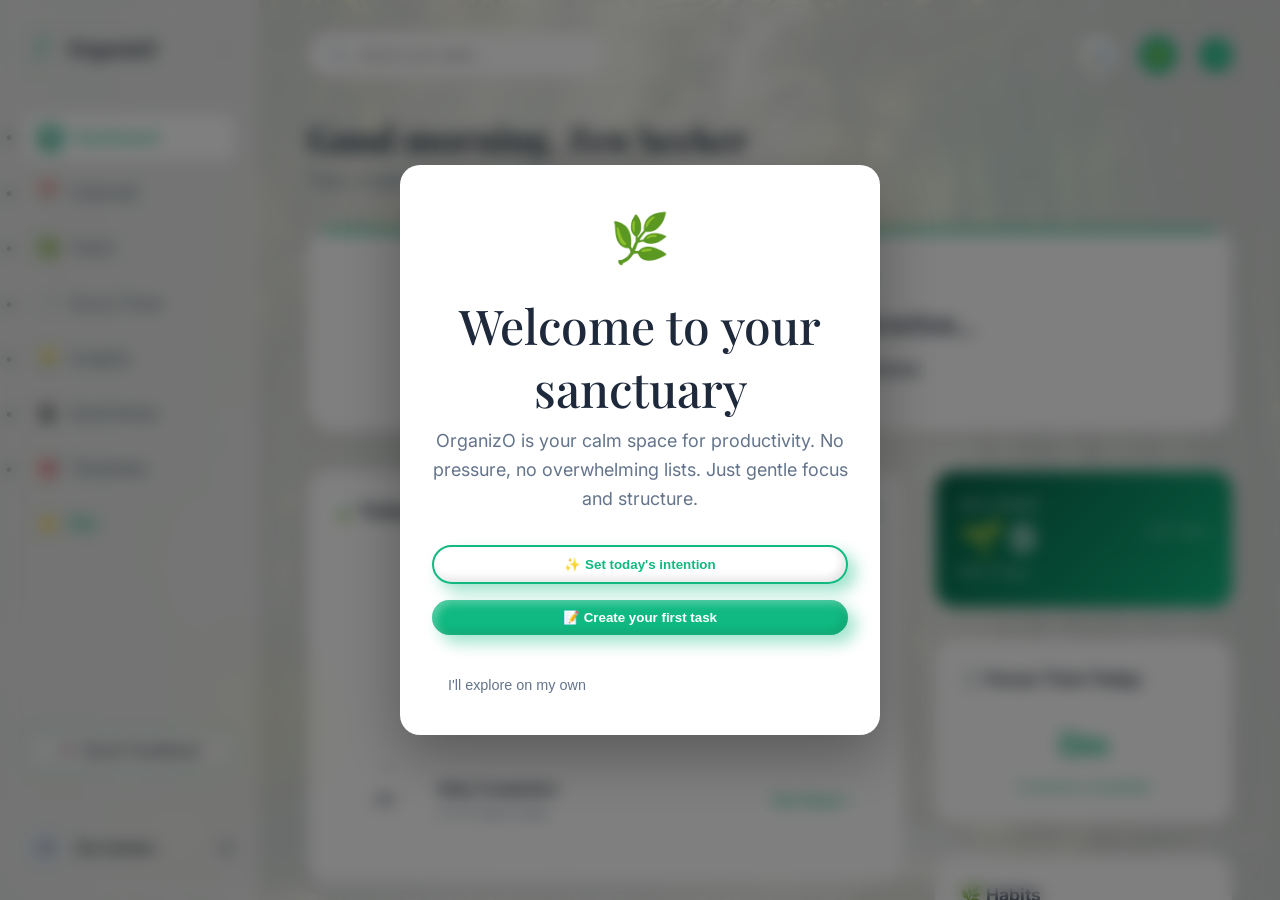
==== app.html @ 6c658db1 "Refactor: Modularized project structure into CSS, JS, and Audio directories" ====
<!DOCTYPE html>
<html lang="en">

<head>
    <meta charset="UTF-8">
    <meta name="viewport" content="width=device-width, initial-scale=1.0">
    <meta http-equiv="X-UA-Compatible" content="IE=edge">
    <meta name="referrer" content="strict-origin-when-cross-origin">
    <!-- PWA / Play Store -->
    <link rel="manifest" href="/manifest.json">
    <meta name="theme-color" content="#10B981">
    <meta name="mobile-web-app-capable" content="yes">
    <meta name="apple-mobile-web-app-capable" content="yes">
    <meta name="apple-mobile-web-app-status-bar-style" content="default">
    <meta name="apple-mobile-web-app-title" content="OrganizO">
    <link rel="apple-touch-icon" href="/images/icon-192.png">
    <title>OrganizO - Zen Dashboard</title>
    <link rel="stylesheet" href="css/styles.css">
    <link rel="stylesheet" href="css/responsive.css">
    <link rel="stylesheet" href="css/app-styles.css">
    <link
        href="https://fonts.googleapis.com/css2?family=Playfair+Display:ital,wght@0,400;0,600;0,700;1,400&family=Inter:wght@300;400;500;600&family=Outfit:wght@300;400;600&family=Dancing+Script:wght@400;600&display=swap"
        rel="stylesheet">
    <style>
        :root {
            --app-bg: #F8FAF9;
            --accent-green: #10B981;
            --accent-green-glow: rgba(16, 185, 129, 0.4);
            --text-dark: #1E293B;
            --text-muted: #64748B;
            --glass-white: rgba(255, 255, 255, 0.7);
            --card-bg: white;
            --intention-bg: white;
            --input-bg: white;
            --ring-bg: #E2E8F0;
            --streak-bg: linear-gradient(135deg, #065F46 0%, #10B981 100%);
            --streak-text: white;
            --streak-pill: rgba(0, 0, 0, 0.05);
            --card-bg: white;
            --border-color: rgba(0,0,0,0.05);
        }

        body.app-body {
            background-color: var(--app-bg);
            background-image:
                linear-gradient(rgba(248, 250, 249, 0.85), rgba(248, 250, 249, 0.85)),
                url('./images/bamboo-bg.png');
            background-attachment: fixed;
            background-size: cover;
            color: var(--text-dark);
            font-family: 'Inter', sans-serif;
            transition: background 0.8s ease, color 0.3s ease;
        }

        /* CUSTOM THEMES */
        body.theme-sakura {
            --accent-green: #F43F5E;
            --accent-green-glow: rgba(244, 63, 94, 0.4);
            --streak-bg: linear-gradient(135deg, #881337 0%, #F43F5E 100%);
            --text-dark: #881337;
            background-image:
                linear-gradient(rgba(248, 250, 249, 0.75), rgba(248, 250, 249, 0.75)),
                url('./images/sakura.png');
        }
        body.theme-ocean {
            --accent-green: #0ea5e9;
            --accent-green-glow: rgba(14, 165, 233, 0.4);
            --streak-bg: linear-gradient(135deg, #075985 0%, #0EA5E9 100%);
            --text-dark: #075985;
            --text-muted: #334155;
            background-image:
                linear-gradient(rgba(240, 249, 255, 0.85), rgba(240, 249, 255, 0.85)),
                url('./images/ocean.png');
        }
        body.theme-sandstone {
            --accent-green: #D97706;
            --accent-green-glow: rgba(217, 119, 6, 0.4);
            --streak-bg: linear-gradient(135deg, #78350F 0%, #D97706 100%);
            --text-dark: #78350F;
            --app-bg: #FFFBF5;
            background-image:
                linear-gradient(rgba(255, 251, 245, 0.8), rgba(255, 251, 245, 0.8)),
                url('./images/sandstone.png');
        }
        body.theme-sunset {
            --accent-green: #a855f7;
            --accent-green-glow: rgba(168, 85, 247, 0.4);
            --streak-bg: linear-gradient(135deg, #3B0764 0%, #A855F7 100%);
            --text-dark: #4C1D95;
            --text-muted: #4B5563;
            background-image:
                linear-gradient(rgba(250, 245, 255, 0.85), rgba(250, 245, 255, 0.85)),
                url('./images/sunset.png');
        }
        body.theme-midnight {
            --app-bg: #0B1120;
            --accent-green: #2DD4BF;
            --accent-green-glow: rgba(45, 212, 191, 0.4);
            --text-dark: #F1F5F9;
            --text-muted: #94A3B8;
            --glass-white: rgba(15, 23, 42, 0.8);
            --card-bg: rgba(30, 41, 59, 0.7);
            --intention-bg: rgba(15, 23, 42, 0.9);
            --input-bg: rgba(0, 0, 0, 0.4);
            --ring-bg: rgba(255, 255, 255, 0.05);
            background-image:
                linear-gradient(rgba(11, 17, 32, 0.95), rgba(11, 17, 32, 0.95)),
                url('./images/midnight-slate.png');
        }
        /* UNIVERSAL DARK MODE OVERRIDES */
        body.dark-mode {
            --app-bg: #0F172A;
            --text-dark: #F8FAFC;
            --text-muted: #CBD5E1;
            --glass-white: rgba(15, 23, 42, 0.7);
            --card-bg: rgba(30, 41, 59, 0.6);
            --intention-bg: rgba(15, 23, 42, 0.8);
            --input-bg: rgba(0, 0, 0, 0.5);
            --ring-bg: rgba(255, 255, 255, 0.05);
            --border-color: rgba(255, 255, 255, 0.08);
        }

        body.dark-mode {
            background-image: linear-gradient(rgba(15, 23, 42, 0.15), rgba(15, 23, 42, 0.15)), var(--theme-bg-img);
            background-color: #0F172A;
        }

        body.dark-mode h1, body.dark-mode h2, body.dark-mode h3, body.dark-mode .sidebar-brand { color: #F8FAFC !important; text-shadow: 0 4px 10px rgba(0,0,0,0.5); }
        body.dark-mode .card, body.dark-mode .stat-card, body.dark-mode .intention-card { backdrop-filter: blur(12px); }

        body.dark-mode .sidebar { border-right: 1px solid rgba(255,255,255,0.05); background: rgba(15, 23, 42, 0.6) !important; }
        body.dark-mode .card, body.dark-mode .stat-card, body.dark-mode .intention-card { 
            border: 1px solid rgba(255,255,255,0.08); 
            background: var(--card-bg); 
            box-shadow: 0 10px 40px rgba(0,0,0,0.5);
        }
        body.dark-mode .input-field, body.dark-mode .search-box { background: var(--input-bg) !important; color: #F1F5F9 !important; border-color: rgba(255,255,255,0.1) !important; }
        body.dark-mode .modal-content { background: #1E293B; border: 1px solid rgba(255,255,255,0.1); color: #F1F5F9; box-shadow: 0 20px 60px rgba(0,0,0,0.6); }
        body.dark-mode .user-name, body.dark-mode .sidebar-brand { color: white; }
        body.dark-mode th, body.dark-mode .day-num { color: white !important; }
        body.dark-mode #notes-area { color: #F1F5F9 !important; }
        body.dark-mode .mobile-nav { background: rgba(15, 23, 42, 0.95) !important; border-color: rgba(255,255,255,0.08) !important; }

        /* THEME BACKGROUNDS */
        body { --theme-bg-img: url('./images/bamboo-bg.png'); }
        body.theme-sakura { --theme-bg-img: url('./images/sakura.png'); }
        body.theme-ocean { --theme-bg-img: url('./images/ocean.png'); }
        body.theme-sandstone { --theme-bg-img: url('./images/sandstone.png'); }
        body.theme-sunset { --theme-bg-img: url('./images/sunset.png'); }
        body.theme-peaks { --theme-bg-img: url('./images/misty-peaks.png'); }

        body.theme-peaks {
            --accent-green: #64748B;
            --accent-green-glow: rgba(100, 116, 139, 0.3);
            --streak-bg: linear-gradient(135deg, #334155 0%, #64748B 100%);
            --text-dark: #334155;
        }

        body.theme-peaks:not(.dark-mode) {
            background-image: linear-gradient(rgba(240, 241, 243, 0.85), rgba(240, 241, 243, 0.85)), var(--theme-bg-img);
        }

        body.theme-peaks.dark-mode {
            --accent-green: #CBD5E1;
            --accent-green-glow: rgba(203, 213, 225, 0.15);
            --text-dark: #F8FAFC;
            background-image: linear-gradient(rgba(15, 23, 42, 0.15), rgba(15, 23, 42, 0.15)), var(--theme-bg-img);
        }

        /* Themed info boxes */
        .info-box { background: rgba(16, 185, 129, 0.05); border-radius: 16px; padding: 1.5rem; text-align: center; }
        body.dark-mode .info-box { background: rgba(255, 255, 255, 0.05); color: white; }
        body.dark-mode .info-box div { color: #E2E8F0; }

        .app-container {
            display: flex;
            height: 100vh;
            width: 100vw;
            overflow: hidden;
        }

        /* Sidebar Refinement */
        .sidebar {
            width: 260px;
            background: rgba(255, 255, 255, 0.4);
            backdrop-filter: blur(20px);
            border-right: 1px solid rgba(0, 0, 0, 0.05);
            display: flex;
            flex-direction: column;
            padding: 2rem 1.5rem;
            transition: width 0.35s cubic-bezier(0.4, 0, 0.2, 1),
                        padding 0.35s cubic-bezier(0.4, 0, 0.2, 1);
            overflow: hidden;
            flex-shrink: 0;
        }

        /* Collapsed sidebar */
        .sidebar.collapsed {
            width: 64px;
            padding: 2rem 0.75rem;
        }

        /* Toggle button inside sidebar header */
        .sidebar-toggle {
            margin-left: auto;
            background: none;
            border: none;
            cursor: pointer;
            color: var(--text-muted);
            opacity: 0.5;
            padding: 4px;
            border-radius: 6px;
            display: flex;
            align-items: center;
            transition: opacity 0.2s, transform 0.35s;
            flex-shrink: 0;
        }
        .sidebar-toggle:hover { opacity: 1; }
        .sidebar.collapsed .sidebar-toggle { transform: rotate(180deg); }

        /* Hide text labels when collapsed */
        .sidebar.collapsed .sidebar-brand,
        .sidebar.collapsed .nav-link-label,
        .sidebar.collapsed .sidebar-feedback,
        .sidebar.collapsed .user-info,
        .sidebar.collapsed .sidebar-cog { display: none !important; }

        /* Center icons when collapsed */
        .sidebar.collapsed .sidebar-logo { justify-content: center; gap: 0; }
        .sidebar.collapsed .nav-link { justify-content: center; padding: 10px; }
        .sidebar.collapsed .sidebar-user { justify-content: center; gap: 0; }

        /* Background transparency when collapsed — less gradient, more image */
        body.sidebar-collapsed {
            background-image:
                linear-gradient(rgba(248, 250, 249, 0.35), rgba(248, 250, 249, 0.35)),
                url('./images/bamboo-bg.png');
        }
        body.sidebar-collapsed.theme-sakura {
            background-image:
                linear-gradient(rgba(248, 250, 249, 0.3), rgba(248, 250, 249, 0.3)),
                url('./images/sakura.png');
        }
        body.sidebar-collapsed.theme-ocean {
            background-image:
                linear-gradient(rgba(240, 249, 255, 0.35), rgba(240, 249, 255, 0.35)),
                url('./images/ocean.png');
        }
        body.sidebar-collapsed.theme-sandstone {
            background-image:
                linear-gradient(rgba(255, 251, 245, 0.3), rgba(255, 251, 245, 0.3)),
                url('./images/sandstone.png');
        }
        body.sidebar-collapsed.theme-sunset {
            background-image:
                linear-gradient(rgba(250, 245, 255, 0.35), rgba(250, 245, 255, 0.35)),
                url('./images/sunset.png');
        }
        body.sidebar-collapsed.theme-midnight {
            background-image:
                linear-gradient(rgba(11, 17, 32, 0.55), rgba(11, 17, 32, 0.55)),
                url('./images/midnight-slate.png');
        }
        body.sidebar-collapsed.dark-mode {
            background-image: linear-gradient(rgba(15, 23, 42, 0.3), rgba(15, 23, 42, 0.3)), var(--theme-bg-img);
        }

        .sidebar-logo {
            display: flex;
            align-items: center;
            gap: 12px;
            margin-bottom: 3rem;
        }

        .sidebar-logo .logo-icon {
            width: 32px;
            height: 32px;
            color: var(--accent-green);
        }

        .sidebar-brand {
            font-family: 'Outfit', sans-serif;
            font-weight: 600;
            font-size: 1.25rem;
            color: var(--text-dark);
        }

        .nav-list {
            list-style: none;
            flex-grow: 1;
        }

        .nav-link {
            display: flex;
            align-items: center;
            gap: 12px;
            padding: 10px 14px;
            color: var(--text-muted);
            text-decoration: none;
            border-radius: 12px;
            margin-bottom: 8px;
            transition: all 0.2s ease;
            font-weight: 500;
        }

        .nav-link:hover,
        .nav-link.active {
            background: white;
            color: var(--accent-green);
            box-shadow: 0 4px 12px rgba(0, 0, 0, 0.03);
        }

        .nav-link.active .nav-icon {
            background: var(--accent-green);
            color: white;
            width: 24px;
            height: 24px;
            display: flex;
            align-items: center;
            justify-content: center;
            border-radius: 6px;
            font-size: 0.8rem;
        }

        /* Profile at Bottom */
        .sidebar-user {
            margin-top: auto;
            display: flex;
            align-items: center;
            gap: 12px;
            padding-top: 2rem;
            border-top: 1px solid rgba(0, 0, 0, 0.05);
        }

        .user-avatar {
            width: 40px;
            height: 40px;
            border-radius: 50%;
            background: #E2E8F0;
            display: flex;
            align-items: center;
            justify-content: center;
            font-weight: 600;
            color: var(--text-muted);
        }

        .user-info .user-name {
            font-size: 0.9rem;
            font-weight: 600;
            display: block;
        }

        .sidebar-user:hover svg {
            opacity: 0.8 !important;
        }

        /* Main Content */
        .main-content {
            flex-grow: 1;
            padding: 2rem 3rem;
            overflow-y: auto;
        }

        .top-nav {
            display: flex;
            justify-content: space-between;
            align-items: center;
            margin-bottom: 2.5rem;
        }

        .search-box {
            background: var(--input-bg);
            border-radius: 50px;
            padding: 8px 20px;
            width: 300px;
            display: flex;
            align-items: center;
            gap: 10px;
            box-shadow: 0 2px 10px rgba(0, 0, 0, 0.02);
            border: 1px solid rgba(0, 0, 0, 0.05);
        }

        .search-box input {
            background: transparent;
            color: inherit;
            border: none;
            outline: none;
            width: 100%;
            font-size: 0.9rem;
        }

        .top-actions {
            display: flex;
            align-items: center;
            gap: 1.5rem;
        }

        .icon-btn {
            background: white;
            width: 36px;
            height: 36px;
            border-radius: 50%;
            display: flex;
            align-items: center;
            justify-content: center;
            color: var(--text-muted);
            border: 1px solid rgba(0, 0, 0, 0.05);
            cursor: pointer;
            transition: all 0.2s;
        }

        .icon-btn:hover {
            color: var(--accent-green);
            transform: translateY(-2px);
        }

        /* Content Sections */
        .header-section {
            margin-bottom: 2.5rem;
        }

        .header-section h1, .dashboard-header h1 {
            font-size: 2.25rem;
            font-weight: 700;
            margin-bottom: 0.5rem;
            color: var(--text-dark);
        }

        .header-section p {
            color: var(--text-muted);
            font-size: 1.1rem;
        }

        /* Intention Card */
        .intention-card {
            background: var(--intention-bg);
            border-radius: 24px;
            padding: 2.5rem;
            text-align: center;
            margin-bottom: 2.5rem;
            box-shadow: 0 10px 30px rgba(0, 0, 0, 0.03);
            border: 1px solid rgba(0, 0, 0, 0.02);
            position: relative;
            overflow: hidden;
        }

        .intention-card::before {
            content: '';
            position: absolute;
            top: 0;
            left: 0;
            width: 100%;
            height: 4px;
            background: var(--accent-green);
        }

        .intention-label {
            text-transform: uppercase;
            font-size: 0.75rem;
            font-weight: 700;
            letter-spacing: 1.5px;
            color: var(--accent-green);
            margin-bottom: 1rem;
            display: block;
        }

        .intention-text {
            font-family: 'Playfair Display', serif;
            font-size: 1.75rem;
            font-weight: 600;
            font-style: italic;
            margin-bottom: 1.5rem;
            max-width: 600px;
            margin-left: auto;
            margin-right: auto;
        }

        .btn-focus {
            background: var(--accent-green);
            color: white;
            border: none;
            padding: 10px 24px;
            border-radius: 50px;
            font-weight: 600;
            cursor: pointer;
            transition: all 0.3s;
            box-shadow: 8px 8px 16px var(--accent-green-glow),
                inset 4px 4px 8px rgba(255, 255, 255, 0.3),
                inset -4px -4px 8px rgba(0, 0, 0, 0.1);
        }

        .btn-focus:hover {
            transform: scale(1.05);
            box-shadow: 12px 12px 20px var(--accent-green-glow),
                inset 6px 6px 12px rgba(255, 255, 255, 0.4),
                inset -6px -6px 12px rgba(0, 0, 0, 0.15);
        }

        .btn-secondary {
            background: var(--card-bg);
            color: var(--text-dark);
            border: 1px solid var(--border-color);
            box-shadow: none;
        }

        /* Grid Layout */
        .dashboard-grid {
            display: grid;
            grid-template-columns: 2fr 1fr;
            gap: 2rem;
        }

        .column {
            display: flex;
            flex-direction: column;
            gap: 2rem;
        }

        .card {
            background: var(--card-bg);
            border-radius: 20px;
            padding: 1.5rem;
            box-shadow: 0 4px 20px rgba(0, 0, 0, 0.02);
            border: 1px solid rgba(0, 0, 0, 0.03);
        }

        .card-header {
            display: flex;
            justify-content: space-between;
            align-items: center;
            margin-bottom: 1.5rem;
        }

        .calendar-day-card {
            background: var(--card-bg);
            border-radius: 12px;
            padding: 10px;
            height: 120px;
            border: 1px solid var(--border-color);
            cursor: pointer;
            transition: all 0.2s;
            overflow: hidden;
            display: flex;
            flex-direction: column;
        }

        .calendar-day-card.today {
            border-color: var(--accent-green);
        }

        .badge-event {
            font-size: 0.65rem;
            background: #F0F9FF;
            color: #0369A1;
            border-radius: 4px;
            padding: 2px 4px;
            border-left: 3px solid #0369A1;
            display: flex;
            justify-content: space-between;
            align-items: center;
            margin-top: 2px;
        }

        .badge-deadline {
            font-size: 0.65rem;
            background: #FEF2F2;
            color: #EF4444;
            border-radius: 4px;
            padding: 2px 4px;
            border-left: 3px solid #EF4444;
            display: flex;
            justify-content: space-between;
            align-items: center;
            margin-top: 2px;
        }

        body.theme-midnight .badge-event { background: rgba(14, 165, 233, 0.1); color: #7DD3FC; border-color: #0EA5E9; }
        body.theme-midnight .badge-deadline { background: rgba(239, 68, 68, 0.1); color: #FCA5A5; border-color: #EF4444; }

        /* Minimalist Scrollbars */
        ::-webkit-scrollbar { width: 6px; }
        ::-webkit-scrollbar-track { background: transparent; }
        ::-webkit-scrollbar-thumb { background: rgba(0,0,0,0.1); border-radius: 10px; }
        body.theme-midnight ::-webkit-scrollbar-thumb { background: rgba(255,255,255,0.1); }
        * { scrollbar-width: thin; scrollbar-color: rgba(0,0,0,0.1) transparent; }
        body.theme-midnight * { scrollbar-color: rgba(255,255,255,0.1) transparent; }

        .card-title {
            font-weight: 700;
            font-size: 1.1rem;
            display: flex;
            align-items: center;
            gap: 8px;
            color: var(--text-dark);
        }

        .add-btn {
            color: var(--accent-green);
            font-size: 0.8rem;
            font-weight: 600;
            text-decoration: none;
        }

        /* Task List */
        .task-list {
            list-style: none;
        }

        .task-item {
            display: flex;
            align-items: center;
            gap: 12px;
            padding: 12px 0;
            border-bottom: 1px solid rgba(0, 0, 0, 0.03);
        }

        .checkbox {
            width: 20px;
            height: 20px;
            border: 2px solid #E2E8F0;
            border-radius: 6px;
            cursor: pointer;
            transition: all 0.2s;
        }

        .task-item:hover .checkbox {
            border-color: var(--accent-green);
        }

        .task-info {
            flex-grow: 1;
        }

        .task-name {
            font-size: 0.95rem;
            font-weight: 500;
        }

        .task-meta {
            font-size: 0.75rem;
            color: var(--text-muted);
            margin-top: 2px;
        }

        .tag-priority {
            font-size: 0.7rem;
            padding: 2px 8px;
            border-radius: 4px;
            font-weight: 600;
            background: #F1F5F9;
            color: #475569;
        }

        .tag-priority.high {
            background: #FEF2F2;
            color: #EF4444;
        }

        /* Stats & Habits */
        .stat-item {
            margin-bottom: 1.5rem;
        }

        .stat-label {
            display: flex;
            justify-content: space-between;
            font-size: 0.85rem;
            margin-bottom: 6px;
        }

        .progress-bar {
            height: 6px;
            background: #F1F5F9;
            border-radius: 10px;
            overflow: hidden;
        }

        .progress-fill {
            height: 100%;
            background: var(--accent-green);
            border-radius: 10px;
        }

        .habit-dots {
            display: flex;
            gap: 4px;
            margin-top: 8px;
        }

        .dot {
            width: 12px;
            height: 6px;
            background: #E2E8F0;
            border-radius: 2px;
        }

        .dot.active {
            background: var(--accent-green);
        }

        /* 📱 RESPONSIVE - MOBILE NAV */
        .mobile-nav {
            display: none;
            position: fixed;
            bottom: 0;
            left: 0;
            right: 0;
            background: rgba(255, 255, 255, 0.9);
            backdrop-filter: blur(20px);
            border-top: 1px solid rgba(0, 0, 0, 0.05);
            padding: 10px 0;
            z-index: 1000;
            justify-content: space-around;
            align-items: center;
        }

        body.theme-midnight .mobile-nav {
            background: rgba(15, 23, 42, 0.9);
            border-top-color: rgba(255, 255, 255, 0.1);
        }

        .mobile-nav-link {
            text-decoration: none;
            display: flex;
            flex-direction: column;
            align-items: center;
            gap: 4px;
            color: var(--text-muted);
            font-size: 0.65rem;
            font-weight: 600;
            opacity: 0.6;
        }

        .mobile-nav-link.active {
            color: var(--accent-green);
            opacity: 1;
        }

        .mobile-nav-icon { font-size: 1.25rem; }

        @media (max-width: 768px) {
            .app-container { flex-direction: column; }
            .sidebar { display: none !important; }
            .mobile-nav { display: flex; }
            .main-content { padding: 1.5rem 1rem 5rem 1rem !important; }
            .search-box { width: 100% !important; margin-bottom: 1rem; }
            .top-nav { flex-direction: column; gap: 1rem; align-items: flex-start; }
            .header-section h1, .dashboard-header h1 { font-size: 1.75rem !important; }
            .dashboard-grid { grid-template-columns: 1fr !important; }
            .calendar-grid { gap: 5px !important; }
            .calendar-day-card { min-height: 50px !important; padding: 4px !important; }
            .day-num { font-size: 0.8rem !important; }
            .intention-text { font-size: 1.25rem !important; }
        }
    </style>
</head>

<body class="app-body">
    <div class="app-container">
        <!-- Sidebar -->
        <aside class="sidebar" id="app-sidebar">
            <div class="sidebar-logo">
                <svg class="logo-icon" viewBox="0 0 100 100" xmlns="http://www.w3.org/2000/svg">
                    <path d="M50 90 Q40 60 55 10" fill="none" stroke="currentColor" stroke-width="4"
                        stroke-linecap="round" />
                    <path d="M50 90 Q60 60 45 30" fill="none" stroke="currentColor" stroke-width="3"
                        stroke-linecap="round" opacity="0.6" />
                    <path d="M55 30 Q75 20 80 40 Q65 45 55 30 Z" fill="currentColor" opacity="0.9" />
                </svg>
                <span class="sidebar-brand">OrganizO</span>
                <button class="sidebar-toggle" id="sidebar-toggle-btn" title="Toggle sidebar">
                    <svg width="16" height="16" viewBox="0 0 24 24" fill="none" stroke="currentColor" stroke-width="2.5" stroke-linecap="round" stroke-linejoin="round">
                        <polyline points="15 18 9 12 15 6"></polyline>
                    </svg>
                </button>
            </div>

            <nav class="nav-list">
                <ul>
                    <li class="nav-item"><a href="#" class="nav-link active" data-view="dashboard"><span class="nav-icon">📊</span><span class="nav-link-label"> Dashboard</span></a></li>
                    <li class="nav-item"><a href="#" class="nav-link" data-view="calendar"><span class="nav-icon">📅</span><span class="nav-link-label"> Calendar</span></a></li>
                    <li class="nav-item"><a href="#" class="nav-link" data-view="tasks"><span class="nav-icon">✅</span><span class="nav-link-label"> Tasks</span></a></li>
                    <li class="nav-item"><a href="#" class="nav-link" data-view="timer"><span class="nav-icon">⏱️</span><span class="nav-link-label"> Focus Timer</span></a></li>
                    <li class="nav-item"><a href="#" class="nav-link" data-view="insights"><span class="nav-icon">💡</span><span class="nav-link-label"> Insights</span></a></li>
                    <li class="nav-item"><a href="#" class="nav-link" data-view="notes"><span class="nav-icon">📓</span><span class="nav-link-label"> Quiet Notes</span></a></li>
                    <li class="nav-item"><a href="#" class="nav-link" data-view="templates"><span class="nav-icon">🎯</span><span class="nav-link-label"> Templates</span></a></li>
                    <li class="nav-item" id="sidebar-pro-link"><a href="#" class="nav-link" onclick="event.preventDefault(); window.organizoApp && window.organizoApp.showProModal()"><span class="nav-icon">⭐</span><span class="nav-link-label" style="color: #10B981; font-weight: 700;"> Pro</span></a></li>
                </ul>
            </nav>

            <div class="sidebar-feedback" style="margin-bottom: 1.5rem;">
                <button class="btn-secondary"
                    style="width: 100%; border-radius: 12px; font-weight: 500; display: flex; align-items: center; justify-content: center; gap: 8px; border: 1px dashed var(--accent-green); color: var(--accent-green); background: transparent; padding: 10px;"
                    onclick="window.organizoApp && window.organizoApp.showFeedbackModal()">
                    💌 Send Feedback
                </button>
            </div>

            <div class="sidebar-user profile-edit-trigger"
                onclick="window.organizoApp && window.organizoApp.showProfileModal()" style="cursor: pointer;">
                <div class="user-avatar">JS</div>
                <div class="user-info">
                    <span class="user-name">Zen Seeker</span>
                </div>
                <svg class="sidebar-cog" style="margin-left: auto; width: 18px; height: 18px; opacity: 0.4;" viewBox="0 0 24 24" fill="none"
                    stroke="currentColor" stroke-width="2" stroke-linecap="round" stroke-linejoin="round">
                    <circle cx="12" cy="12" r="3"></circle>
                    <path
                        d="M19.4 15a1.65 1.65 0 0 0 .33 1.82l.06.06a2 2 0 0 1-2.83 2.83l-.06-.06a1.65 1.65 0 0 0-1.82-.33 1.65 1.65 0 0 0-1 1.51V21a2 2 0 0 1-4 0v-.09A1.65 1.65 0 0 0 9 19.4a1.65 1.65 0 0 0-1.82.33l-.06.06a2 2 0 0 1-2.83-2.83l.06-.06A1.65 1.65 0 0 0 4.68 15a1.65 1.65 0 0 0-1.51-1H3a2 2 0 0 1 0-4h.09A1.65 1.65 0 0 0 4.6 9a1.65 1.65 0 0 0-.33-1.82l-.06-.06a2 2 0 0 1 2.83-2.83l.06.06A1.65 1.65 0 0 0 9 4.68a1.65 1.65 0 0 0 1-1.51V3a2 2 0 0 1 4 0v.09a1.65 1.65 0 0 0 1 1.51 1.65 1.65 0 0 0 1.82-.33l.06-.06a2 2 0 0 1 2.83 2.83l-.06.06A1.65 1.65 0 0 0 19.4 9a1.65 1.65 0 0 0 1.51 1H21a2 2 0 0 1 0 4h-.09a1.65 1.65 0 0 0-1.51 1z">
                    </path>
                </svg>
            </div>
        </aside>

        <!-- Main Content -->
        <main class="main-content">
            <nav class="top-nav">
                <div class="search-box">
                    <span>🔍</span>
                    <input type="text" placeholder="Find sanctuary in your tasks...">
                </div>
                <div class="top-actions">
                    <button class="icon-btn" title="Coming Soon: Dark Mode"
                        onclick="alert('🌙 Dark Mode is coming in the next update! Stay tuned.')">🌙</button>
                    <div class="user-avatar profile-edit-trigger"
                        style="width: 32px; height: 32px; font-size: 0.8rem; cursor: pointer;"
                        onclick="app.showProfileModal()">JS</div>
                </div>
            </nav>

            <header class="header-section">
                <h1 id="greeting">Good morning, Zen Seeker</h1>
                <p>Take a deep breath. It's <span id="current-date">Monday, Oct 23rd</span>.</p>
            </header>

            <!-- Daily Intention -->
            <section class="intention-card">
                <span class="intention-label">Today's Single Intention</span>
                <h2 class="intention-text">"Draft the creative brief with presence and clarity"</h2>
                <div style="display: flex; justify-content: center; gap: 1rem;">
                    <button class="btn-focus">Start Focus Session</button>
                    <button class="btn-focus"
                        style="background: white; color: var(--text-dark); border: 1px solid #E2E8F0; box-shadow: none;">Edit
                        Focus</button>
                </div>
            </section>

            <!-- Dashboard Grid -->
            <div class="dashboard-grid" id="dashboard-grid">
                <!-- Content will be injected by app.js -->
                <div style="grid-column: span 2; text-align: center; padding: 4rem; color: var(--text-muted);">
                    <div class="zen-loader">🌿</div>
                    <p>Creating your peaceful space...</p>
                </div>
            </div>
        </main>
    </div>

    <!-- 📱 MOBILE BOTTOM NAV -->
    <nav class="mobile-nav">
        <a href="#" class="mobile-nav-link active" data-view="dashboard">
            <span class="mobile-nav-icon">📊</span>
            <span>Home</span>
        </a>
        <a href="#" class="mobile-nav-link" data-view="calendar">
            <span class="mobile-nav-icon">📅</span>
            <span>Events</span>
        </a>
        <a href="#" class="mobile-nav-link" data-view="tasks">
            <span class="mobile-nav-icon">✅</span>
            <span>Tasks</span>
        </a>
        <a href="#" class="mobile-nav-link" data-view="timer">
            <span class="mobile-nav-icon">⏱️</span>
            <span>Focus</span>
        </a>
        <a href="#" class="mobile-nav-link" data-view="notes">
            <span class="mobile-nav-icon">📓</span>
            <span>Notes</span>
        </a>
    </nav>

    <style>
        .zen-loader {
            font-size: 3rem;
            animation: pulse 2s infinite ease-in-out;
            margin-bottom: 1rem;
        }

        @keyframes pulse {
            0% {
                opacity: 0.4;
                transform: scale(0.95);
            }

            50% {
                opacity: 1;
                transform: scale(1.05);
            }

            100% {
                opacity: 0.4;
                transform: scale(0.95);
            }
        }
    </style>

    <script src="js/app.js"></script>
    <script>
        // Register Service Worker for PWA / Play Store support
        if ('serviceWorker' in navigator) {
            navigator.serviceWorker.register('/sw.js')
                .then(reg => console.log('[OrganizO] SW registered:', reg.scope))
                .catch(err => console.warn('[OrganizO] SW failed:', err));
        }

        // ── Sidebar collapse toggle ──────────────────────────────
        (function() {
            const sidebar = document.getElementById('app-sidebar');
            const btn     = document.getElementById('sidebar-toggle-btn');
            const body    = document.body;

            // Restore state from localStorage
            if (localStorage.getItem('sidebarCollapsed') === 'true') {
                sidebar.classList.add('collapsed');
                body.classList.add('sidebar-collapsed');
            }

            btn.addEventListener('click', function(e) {
                e.stopPropagation();
                const isCollapsed = sidebar.classList.toggle('collapsed');
                body.classList.toggle('sidebar-collapsed', isCollapsed);
                localStorage.setItem('sidebarCollapsed', isCollapsed);
            });
        })();
    </script>
</body>

</html>
---- css/styles.css ----
/* ===========================
   ORGANIZO - CALM PRODUCTIVITY
   =========================== */

/* CSS Variables - Design System */
:root {
    /* Colors - Fresh & Airy Palette */
    --color-cream: #FFFFFF;
    /* Pure Clean White */
    --color-warm-white: #F8FAFC;
    /* Very subtle cool white */

    /* Primary Brand Colors - Fresh Green */
    --color-sage: #6EE7B7;
    /* Soft Emerald - Fresh & Calming */
    --color-sage-light: #D1FAE5;
    /* Minty Green */
    --color-sage-lighter: #ECFDF5;
    /* Very pale mint */
    --color-sage-dark: #059669;
    /* Vibrant Emerald for text/buttons */

    /* Secondary & Accents */
    --color-olive: #99F6E4;
    /* Fresh Teal/Mint */
    --color-olive-muted: #CCFBF1;
    /* Soft Teal */
    --color-pastel-green: #F0FDFA;
    /* Very light teal bg */
    --color-mint: #D1FAE5;
    /* Emerald Mint */

    /* Warm Accents for Balance */
    --color-peach: #FFEDD5;
    /* Soft Orange/Peach */

    /* Text */
    --color-text-primary: #1E293B;
    /* Slate 800 */
    --color-text-secondary: #475569;
    /* Slate 600 */
    --color-text-light: #94A3B8;
    /* Slate 400 */

    /* Glassmorphism - Brighter for Dark Background */
    --glass-bg: rgba(255, 255, 255, 0.9);
    /* More opaque */
    --glass-border: rgba(255, 255, 255, 0.4);

    /* Claymorphism - Tactile Buttons */
    --clay-btn-shadow: 8px 8px 16px rgba(0, 0, 0, 0.1),
        inset 4px 4px 8px rgba(255, 255, 255, 0.3),
        inset -4px -4px 8px rgba(0, 0, 0, 0.05);
    --clay-btn-hover: 12px 12px 20px rgba(0, 0, 0, 0.15),
        inset 6px 6px 12px rgba(255, 255, 255, 0.4),
        inset -6px -6px 12px rgba(0, 0, 0, 0.07);

    /* Typography */
    --font-heading: 'Playfair Display', serif;
    --font-body: 'Inter', sans-serif;
    --font-accent: 'Poppins', sans-serif;

    /* Spacing */
    --spacing-xs: 0.5rem;
    --spacing-sm: 1rem;
    --spacing-md: 2rem;
    --spacing-lg: 3rem;
    --spacing-xl: 5rem;
    --spacing-2xl: 8rem;

    /* Border Radius - More rounded for calmer feel */
    --radius-sm: 12px;
    --radius-md: 20px;
    --radius-lg: 28px;
    --radius-xl: 36px;
    --radius-full: 9999px;

    /* Shadows - Softer & More Layered */
    --shadow-sm: 0 2px 12px rgba(122, 138, 114, 0.06);
    --shadow-md: 0 4px 20px rgba(122, 138, 114, 0.1);
    --shadow-lg: 0 8px 40px rgba(122, 138, 114, 0.14);
    --shadow-xl: 0 16px 60px rgba(122, 138, 114, 0.18);

    /* Transitions - Calmer, smoother easing */
    --transition-smooth: all 0.5s cubic-bezier(0.34, 1.56, 0.64, 1);
    --transition-slow: all 0.8s cubic-bezier(0.34, 1.56, 0.64, 1);
    --transition-gentle: all 0.6s cubic-bezier(0.25, 0.46, 0.45, 0.94);
    --transition-bounce: all 0.5s cubic-bezier(0.68, -0.55, 0.265, 1.55);
}

/* ===========================
   RESET & BASE STYLES
   =========================== */

* {
    margin: 0;
    padding: 0;
    box-sizing: border-box;
}

html {
    scroll-behavior: smooth;
    font-size: 16px;
}

body {
    font-family: var(--font-body);
    background-color: #064E3B;
    color: var(--color-text-primary);
    line-height: 1.7;
    overflow-x: hidden;
    position: relative;

    /* Real Bamboo Forest Image Background */
    background-image:
        linear-gradient(rgba(5, 46, 22, 0.5), rgba(6, 78, 59, 0.4)),
        /* Dark Green Overlay */
        url('./images/bamboo-bg.png');
    background-size: cover;
    background-position: center;
    background-attachment: fixed;
    background-repeat: no-repeat;
}

/* Floating Fireflies/Light Motes Overlay */
body::before {
    content: '';
    position: fixed;
    top: 0;
    left: 0;
    width: 100%;
    height: 100%;
    background-image:
        radial-gradient(circle at 50% 50%, rgba(255, 255, 255, 0.1), transparent 10%),
        /* Light glint */
        radial-gradient(circle at 20% 80%, rgba(254, 240, 138, 0.15), transparent 8%),
        /* Warm mote */
        radial-gradient(circle at 80% 20%, rgba(167, 243, 208, 0.15), transparent 12%);
    /* Cool mote */
    opacity: 1;
    z-index: 0;
    /* Just above background image */
    animation: flow-bokeh 25s infinite alternate ease-in-out;
    pointer-events: none;
    filter: blur(2px);
}

@keyframes flow-bokeh {
    0% {
        transform: scale(1) translate(0, 0);
    }

    50% {
        transform: scale(1.1) translate(-20px, 30px);
    }

    100% {
        transform: scale(1) translate(20px, -20px);
    }
}

@keyframes bloom {

    0%,
    100% {
        transform: scale(1);
        opacity: 0.3;
    }

    50% {
        transform: scale(1.4);
        opacity: 0.5;
    }
}

/* ===========================
   TYPOGRAPHY
   =========================== */

h1,
h2,
h3,
h4,
h5,
h6 {
    font-family: var(--font-heading);
    font-weight: 500;
    line-height: 1.3;
    color: var(--color-text-primary);
}

h1 {
    font-size: clamp(2.5rem, 5vw, 4rem);
}

h2 {
    font-size: clamp(2rem, 4vw, 3rem);
}

h3 {
    font-size: clamp(1.25rem, 2.5vw, 1.75rem);
}

p {
    font-family: var(--font-body);
    font-size: clamp(1rem, 1.5vw, 1.125rem);
    color: var(--color-text-secondary);
}

/* ===========================
   LAYOUT UTILITIES
   =========================== */

.container {
    max-width: 1200px;
    margin: 0 auto;
    padding: 0 var(--spacing-md);
}

.section {
    padding: var(--spacing-xl) 0;
    position: relative;
}

/* ===========================
   BUTTONS
   =========================== */

.btn-primary,
.btn-secondary {
    font-family: var(--font-accent);
    font-size: 1rem;
    font-weight: 500;
    padding: 1.1rem 2.8rem;
    border: none;
    border-radius: var(--radius-full);
    cursor: pointer;
    transition: var(--transition-smooth);
    box-shadow: var(--shadow-md);
    letter-spacing: 0.5px;
    position: relative;
    overflow: hidden;
    z-index: 1;
}

/* Breathing animation for primary button */
@keyframes breathe {

    0%,
    100% {
        transform: scale(1);
        box-shadow: var(--shadow-md);
    }

    50% {
        transform: scale(1.02);
        box-shadow: var(--shadow-lg);
    }
}

.btn-primary {
    background: var(--color-sage-dark);
    color: white;
    box-shadow: var(--clay-btn-shadow);
    border: 1px solid rgba(255, 255, 255, 0.1);
    animation: breathe 3s ease-in-out infinite;
}

/* Ripple effect on click */
.btn-primary::before,
.btn-secondary::before {
    content: '';
    position: absolute;
    top: 50%;
    left: 50%;
    width: 0;
    height: 0;
    border-radius: 50%;
    background: rgba(255, 255, 255, 0.3);
    transform: translate(-50%, -50%);
    transition: width 0.6s, height 0.6s;
}

.btn-primary:active::before,
.btn-secondary:active::before {
    width: 300px;
    height: 300px;
}

.btn-primary:hover {
    transform: translateY(-4px) scale(1.05);
    box-shadow: var(--clay-btn-hover);
    background: var(--color-text-primary);
    animation: none;
}

.btn-secondary {
    background: var(--glass-bg);
    backdrop-filter: blur(10px);
    color: #1E293B !important;
    /* Explicit Dark Slate 800 */
    border: 2px solid var(--color-sage-light);
    box-shadow: var(--clay-btn-shadow);
}

.btn-secondary:hover {
    background: var(--color-sage-light);
    color: white;
    transform: translateY(-4px) scale(1.05);
    box-shadow: var(--clay-btn-hover);
    border-color: var(--color-sage);
}

/* Zen Science Cards */
.trust-card {
    background: linear-gradient(to bottom, #ffffff, #f9fdfc);
    padding: 3rem 2.5rem;
    border-radius: 28px;
    box-shadow: var(--shadow-md);
    transition: var(--transition-smooth);
    position: relative;
    overflow: hidden;
    border: 1px solid rgba(16, 185, 129, 0.05);
}

.trust-card:hover {
    transform: translateY(-8px);
    box-shadow: var(--shadow-lg);
    border-color: var(--color-sage-light);
}

.trust-card h4 {
    font-family: var(--font-heading);
    font-size: 1.5rem;
    margin-bottom: 1rem;
    color: var(--color-text-primary);
}

.trust-icon-container {
    position: relative;
    width: 60px;
    height: 60px;
    display: flex;
    align-items: center;
    justify-content: center;
    font-size: 2.5rem;
    margin-bottom: 2rem;
    z-index: 1;
}

.trust-bloom {
    position: absolute;
    top: 50%;
    left: 50%;
    width: 40px;
    height: 40px;
    background: var(--color-sage);
    filter: blur(20px);
    border-radius: 50%;
    transform: translate(-50%, -50%);
    z-index: -1;
    animation: bloom 4s infinite ease-in-out;
    opacity: 0.3;
}

/* ===========================
   HERO SECTION
   =========================== */

.hero {
    min-height: 100vh;
    display: flex;
    align-items: center;
    justify-content: center;
    position: relative;
    overflow: hidden;
    background: transparent;
    /* Changed from warm-white to transparent */
    padding: var(--spacing-lg) var(--spacing-md);
}

.hero-content {
    text-align: center;
    z-index: 10;
    position: relative;
}

.logo-container {
    margin-bottom: var(--spacing-md);
}

/* Gentle rotation animation for logo */
@keyframes gentle-rotate {

    0%,
    100% {
        transform: rotate(0deg);
    }

    50% {
        transform: rotate(5deg);
    }
}

.logo-icon {
    width: 80px;
    height: 80px;
    color: #6EE7B7;
    /* Fresh Mint Green */
    filter: drop-shadow(0 0 15px rgba(110, 231, 183, 0.6));
    /* Glow */
    transition: var(--transition-smooth);
}

.logo-icon:hover {
    animation: gentle-rotate 2s ease-in-out infinite;
    filter: drop-shadow(0 0 25px rgba(110, 231, 183, 0.9));
    /* Stronger Glow */
    color: #FFFFFF;
}

.hero-title {
    font-family: var(--font-accent);
    font-weight: 600;
    letter-spacing: 4px;
    margin-bottom: var(--spacing-sm);
    color: #FFFFFF;
    /* White for dark bg */
    text-shadow: 0 4px 20px rgba(0, 0, 0, 0.2);
}

.hero-subtitle {
    font-family: var(--font-heading);
    font-size: clamp(1.25rem, 2.5vw, 1.75rem);
    color: #ECFDF5;
    /* Light Mint */
    margin-bottom: var(--spacing-md);
    font-style: italic;
    text-shadow: 0 4px 10px rgba(0, 0, 0, 0.1);
}

.hero-description {
    max-width: 600px;
    margin: 0 auto var(--spacing-lg);
    font-size: clamp(1rem, 1.5vw, 1.25rem);
    color: #D1FAE5;
    /* Very Light Green */
    line-height: 1.8;
}

/* Scroll Indicator - Horizontal Wave */
.scroll-indicator {
    position: absolute;
    bottom: 40px;
    left: 50%;
    transform: translateX(-50%);
    z-index: 10;
    display: flex;
    align-items: center;
    gap: 8px;
}

/* Beautiful horizontal wave container */
.scroll-indicator::before {
    content: '';
    display: block;
    width: 120px;
    height: 3px;
    background: linear-gradient(90deg,
            transparent 0%,
            var(--color-sage) 50%,
            transparent 100%);
    border-radius: 10px;
    position: relative;
    overflow: hidden;
}

/* Animated wave dot */
.scroll-indicator::after {
    content: '';
    position: absolute;
    left: 0;
    top: 50%;
    transform: translateY(-50%);
    width: 12px;
    height: 12px;
    background: radial-gradient(circle, var(--color-sage) 0%, var(--color-sage-light) 100%);
    border-radius: 50%;
    box-shadow:
        0 0 10px rgba(196, 181, 199, 0.5),
        0 0 20px rgba(196, 181, 199, 0.3);
    animation: wave-scroll 3s ease-in-out infinite;
}

/* Smooth horizontal wave motion - Back and Forth */
@keyframes wave-scroll {
    0% {
        left: 0;
        opacity: 0.3;
        transform: translateY(-50%) scale(0.9);
    }

    25% {
        opacity: 1;
        transform: translateY(-50%) scale(1);
    }

    50% {
        left: calc(100% - 12px);
        opacity: 1;
        transform: translateY(-50%) scale(1);
    }

    75% {
        opacity: 1;
        transform: translateY(-50%) scale(1);
    }

    100% {
        left: 0;
        opacity: 0.3;
        transform: translateY(-50%) scale(0.9);
    }
}

/* Hero Background Shapes */
.hero-shapes {
    position: absolute;
    top: 0;
    left: 0;
    width: 100%;
    height: 100%;
    overflow: hidden;
    z-index: 1;
}

.shape {
    position: absolute;
    border-radius: 50%;
    opacity: 0.15;
    animation: float 20s infinite ease-in-out;
}

.shape-1 {
    width: 300px;
    height: 300px;
    background: radial-gradient(circle, var(--color-sage-light), transparent);
    top: 10%;
    left: -5%;
    animation-delay: 0s;
}

.shape-2 {
    width: 400px;
    height: 400px;
    background: radial-gradient(circle, var(--color-pastel-green), transparent);
    bottom: -10%;
    right: -10%;
    animation-delay: 5s;
}

.shape-3 {
    width: 250px;
    height: 250px;
    background: radial-gradient(circle, var(--color-olive-muted), transparent);
    top: 50%;
    right: 10%;
    animation-delay: 10s;
}

@keyframes float {

    0%,
    100% {
        transform: translate(0, 0) scale(1);
    }

    33% {
        transform: translate(30px, -30px) scale(1.1);
    }

    66% {
        transform: translate(-20px, 20px) scale(0.9);
    }
}

/* ===========================
   SECTION STYLES
   =========================== */

.section-title {
    text-align: center;
    margin-bottom: var(--spacing-lg);
    color: #064E3B;
    /* Dark Forest Green */
    text-shadow: none;
}

.section-text {
    text-align: center;
    max-width: 800px;
    margin: 0 auto;
    font-size: clamp(1.125rem, 2vw, 1.375rem);
    line-height: 1.8;
    color: #374151;
    /* Dark Gray */
}

.section-subtitle {
    text-align: center;
    max-width: 700px;
    margin: 0 auto var(--spacing-md);
    font-size: clamp(1rem, 1.5vw, 1.125rem);
    color: #A7F3D0;
    /* Slightly darker mint */
    line-height: 1.7;
}

/* ===========================
   ABOUT SECTION
   =========================== */

.about-section {
    background: rgba(255, 255, 255, 0.9);
    /* White Glass for readability */
    backdrop-filter: blur(10px);
    padding: var(--spacing-2xl) 0;
}

/* ===========================
   FEATURES SECTION
   =========================== */

.features-section {
    background: transparent;
    /* Removed white bg */
    position: relative;
    overflow: hidden;
}

/* Add subtle pattern to features background */
.features-section::before {
    content: '';
    position: absolute;
    top: 0;
    left: 0;
    width: 100%;
    height: 100%;
    background-image:
        radial-gradient(circle at 30% 40%, rgba(217, 205, 217, 0.15) 0%, transparent 50%),
        radial-gradient(circle at 70% 60%, rgba(199, 211, 227, 0.15) 0%, transparent 50%);
    pointer-events: none;
}

.features-grid-mvp {
    display: flex;
    flex-wrap: wrap;
    justify-content: center;
    gap: var(--spacing-lg);
    margin-top: var(--spacing-xl);
    position: relative;
    z-index: 1;
    max-width: 1050px;
    /* Reduced to force 3 items per row */
    margin-left: auto;
    margin-right: auto;
}

.features-grid-mvp .feature-card {
    flex: 1 1 280px;
    /* Increased base width so 4 items won't fit */
    max-width: 320px;
    min-width: 250px;
}

.features-grid-simple {
    display: grid;
    grid-template-columns: repeat(3, 1fr);
    gap: var(--spacing-xl);
    margin-top: var(--spacing-xl);
    position: relative;
    z-index: 1;
    max-width: 1100px;
    margin-left: auto;
    margin-right: auto;
}

.features-grid {
    display: grid;
    grid-template-columns: repeat(auto-fit, minmax(250px, 1fr));
    gap: var(--spacing-lg);
    margin-top: var(--spacing-lg);
    position: relative;
    z-index: 1;
}

.features-grid-enhanced {
    display: grid;
    grid-template-columns: repeat(auto-fit, minmax(280px, 1fr));
    gap: var(--spacing-lg);
    margin-top: var(--spacing-lg);
    position: relative;
    z-index: 1;
}

.feature-card {
    background: rgba(255, 255, 255, 0.65);
    backdrop-filter: blur(20px);
    -webkit-backdrop-filter: blur(20px);
    padding: var(--spacing-lg);
    border-radius: var(--radius-lg);
    text-align: center;
    box-shadow:
        0 8px 32px 0 rgba(155, 138, 158, 0.15),
        inset 0 1px 0 0 rgba(255, 255, 255, 0.8);
    transition: var(--transition-smooth);
    border: 1px solid rgba(255, 255, 255, 0.4);
    position: relative;
    overflow: hidden;
}

/* Subtle floating animation */
@keyframes float-card {

    0%,
    100% {
        transform: translateY(0px);
    }

    50% {
        transform: translateY(-8px);
    }
}

.feature-card:hover {
    transform: translateY(-12px) scale(1.03);
    box-shadow: var(--shadow-xl);
    border-color: var(--color-sage-light);
    animation: float-card 2s ease-in-out infinite;
}

/* Glow effect on hover */
.feature-card::before {
    content: '';
    position: absolute;
    top: -50%;
    left: -50%;
    width: 200%;
    height: 200%;
    background: radial-gradient(circle, rgba(168, 181, 160, 0.1) 0%, transparent 70%);
    opacity: 0;
    transition: opacity 0.6s ease;
}

.feature-card:hover::before {
    opacity: 1;
}

.feature-icon {
    font-size: 3rem;
    margin-bottom: var(--spacing-md);
    display: block;
    transition: var(--transition-bounce);
    filter: drop-shadow(0 4px 8px rgba(122, 138, 114, 0.2));
}

/* Icon pulse on card hover */
@keyframes pulse-icon {

    0%,
    100% {
        transform: scale(1);
    }

    50% {
        transform: scale(1.15);
    }
}

.feature-card:hover .feature-icon {
    animation: pulse-icon 1s ease-in-out infinite;
}

.feature-title {
    font-family: var(--font-accent);
    font-weight: 500;
    margin-bottom: var(--spacing-sm);
    color: var(--color-text-primary);
}

.feature-description {
    font-size: 1rem;
    color: var(--color-text-light);
    line-height: 1.7;
}

/* ===========================
/* Visible Text for Features Section */
.features-section .section-title {
    color: #FFFFFF;
    text-shadow: 0 0 20px rgba(110, 231, 183, 0.8);
}

.features-section .section-text {
    color: #D1FAE5;
}

/* ===========================
   PHILOSOPHY SECTION
   =========================== */

.philosophy-section {
    background: #10B981;
    /* Emerald Green */
    padding: var(--spacing-2xl) 0;
    box-shadow: 0 4px 30px rgba(0, 0, 0, 0.1);
}

.philosophy-section .section-title {
    color: #FFFFFF;
}

.philosophy-quote {
    font-family: var(--font-heading);
    font-size: clamp(1.5rem, 3vw, 2.25rem);
    text-align: center;
    max-width: 900px;
    margin: 0 auto;
    color: white;
    font-style: italic;
    line-height: 1.6;
    position: relative;
    padding: var(--spacing-md);
}

.philosophy-quote::before {
    content: '"';
    font-size: 4rem;
    position: absolute;
    top: -20px;
    left: 0;
    color: rgba(255, 255, 255, 0.3);
    font-family: Georgia, serif;
}

/* ===========================
   HOW IT WORKS SECTION
   =========================== */

.how-it-works-section {
    background: var(--color-warm-white);
}

.steps-container {
    display: grid;
    grid-template-columns: repeat(4, 1fr);
    gap: var(--spacing-lg);
    margin-top: var(--spacing-lg);
}

@media (max-width: 1024px) {
    .steps-container {
        grid-template-columns: repeat(2, 1fr);
    }
}

.step {
    text-align: center;
    padding: var(--spacing-md);
}

.step-number {
    width: 60px;
    height: 60px;
    background: var(--color-sage-light);
    color: var(--color-sage-dark);
    border-radius: 50%;
    display: flex;
    align-items: center;
    justify-content: center;
    font-size: 1.5rem;
    font-weight: 600;
    margin: 0 auto var(--spacing-md);
    box-shadow: var(--shadow-md);
    font-family: var(--font-accent);
}

.step-title {
    font-family: var(--font-accent);
    font-weight: 500;
    margin-bottom: var(--spacing-sm);
    color: var(--color-text-primary);
}

.step-description {
    color: var(--color-text-light);
    line-height: 1.7;
}

/* ===========================
   WHY DIFFERENT SECTION
   =========================== */

.why-different-section {
    background: var(--color-cream);
    padding: var(--spacing-2xl) 0;
}

.benefits-grid {
    display: grid;
    grid-template-columns: repeat(auto-fit, minmax(250px, 1fr));
    gap: var(--spacing-md);
    margin-top: var(--spacing-lg);
}

.benefit-card {
    background: white;
    padding: var(--spacing-lg);
    border-radius: var(--radius-md);
    box-shadow: var(--shadow-sm);
    transition: var(--transition-smooth);
    border-left: 4px solid var(--color-sage);
}

.benefit-card:hover {
    transform: translateX(8px);
    box-shadow: var(--shadow-md);
    border-left-color: var(--color-olive);
}

.benefit-title {
    font-family: var(--font-accent);
    font-weight: 600;
    margin-bottom: var(--spacing-sm);
    color: var(--color-text-primary);
}

.benefit-description {
    color: var(--color-text-light);
    line-height: 1.7;
}

/* ===========================
   FREE FOREVER SECTION
   =========================== */

/* Visible Text for Transparent Sections */
.free-forever-section .section-title,
.premium-features-section .section-title,
.app-section .section-title {
    color: #FFFFFF;
    text-shadow: 0 0 20px rgba(110, 231, 183, 0.8);
}

.free-forever-section .section-subtitle,
.premium-features-section .section-subtitle {
    color: #D1FAE5;
    font-size: 1.15rem;
}

.free-forever-section {
    background: transparent;
    padding: var(--spacing-2xl) 0;
    position: relative;
    overflow: hidden;
}

/* Floating bubbles background */
.free-forever-section::before {
    content: '';
    position: absolute;
    top: -50px;
    left: -50px;
    width: 200px;
    height: 200px;
    background: radial-gradient(circle, rgba(217, 205, 217, 0.15) 0%, transparent 70%);
    border-radius: 50%;
    animation: float-bubble-1 20s ease-in-out infinite;
}

.free-forever-section::after {
    content: '';
    position: absolute;
    bottom: -80px;
    right: -80px;
    width: 300px;
    height: 300px;
    background: radial-gradient(circle, rgba(199, 211, 227, 0.12) 0%, transparent 70%);
    border-radius: 50%;
    animation: float-bubble-2 25s ease-in-out infinite;
}

.free-card-container {
    display: grid;
    grid-template-columns: 1fr 1fr;
    gap: 2rem;
    max-width: 960px;
    margin: var(--spacing-xl) auto 0;
    position: relative;
    z-index: 1;
}

@media (max-width: 768px) {
    .free-card-container {
        grid-template-columns: 1fr;
    }
}

.free-hero-card {
    background: rgba(255, 255, 255, 0.75);
    backdrop-filter: blur(20px);
    -webkit-backdrop-filter: blur(20px);
    padding: 2.5rem 2rem;
    border-radius: 28px;
    border: 2px solid rgba(255, 255, 255, 0.5);
    box-shadow:
        0 20px 60px rgba(155, 138, 158, 0.15),
        inset 0 1px 0 rgba(255, 255, 255, 0.9);
    width: 100%;
    text-align: center;
    transition: all 0.4s cubic-bezier(0.34, 1.56, 0.64, 1);
}

.free-hero-card:hover {
    transform: translateY(-8px);
    box-shadow:
        0 30px 80px rgba(155, 138, 158, 0.2),
        inset 0 1px 0 rgba(255, 255, 255, 1);
}

.free-icon {
    font-size: 4rem;
    margin-bottom: var(--spacing-md);
    filter: drop-shadow(0 8px 15px rgba(16, 185, 129, 0.25));
}

.free-card-title {
    font-family: var(--font-heading);
    font-size: 1.75rem;
    font-weight: 600;
    color: var(--color-text-primary);
    margin-bottom: var(--spacing-md);
    background: linear-gradient(90deg, #10B981, #059669);
    -webkit-background-clip: text;
    background-clip: text;
    -webkit-text-fill-color: transparent;
}

/* Pro card overrides — restore white text for dark bg card */
.free-hero-card[style*="064E3B"] .free-card-title,
.free-hero-card[style*="065F46"] .free-card-title {
    background: none;
    -webkit-background-clip: unset;
    background-clip: unset;
    -webkit-text-fill-color: white;
    color: white;
}

.free-card-description {
    color: var(--color-text-secondary);
    font-size: 1.05rem;
    line-height: 1.8;
    margin-bottom: var(--spacing-lg);
    max-width: 550px;
    margin-left: auto;
    margin-right: auto;
}

.free-features-grid {
    display: grid;
    grid-template-columns: repeat(2, 1fr);
    gap: 0.5rem 1rem;
    text-align: left;
    margin: 0 auto;
}

.free-feature-item {
    display: flex;
    align-items: center;
    gap: 10px;
    font-size: 1rem;
    color: var(--color-text-secondary);
    padding: 8px 0;
}

.free-check {
    color: #10B981;
    font-weight: 700;
    font-size: 1.1rem;
}

.free-note {
    font-size: 0.85rem;
    color: var(--color-text-light);
    margin-top: 1.5rem;
    letter-spacing: 0.3px;
    opacity: 0.8;
}

/* ===========================
   PREMIUM FEATURES SECTION
   =========================== */

.premium-features-section {
    background: transparent;
    padding: var(--spacing-2xl) 0;
    position: relative;
    overflow: hidden;
}

/* Add subtle pattern to premium background */
.premium-features-section::before {
    content: '';
    position: absolute;
    top: 0;
    left: 0;
    width: 100%;
    height: 100%;
    background-image:
        radial-gradient(circle at 20% 30%, rgba(217, 205, 217, 0.12) 0%, transparent 50%),
        radial-gradient(circle at 80% 70%, rgba(184, 169, 201, 0.12) 0%, transparent 50%);
    pointer-events: none;
}

.premium-grid {
    display: grid;
    grid-template-columns: repeat(auto-fit, minmax(320px, 1fr));
    gap: var(--spacing-lg);
    margin-top: var(--spacing-lg);
    position: relative;
    z-index: 1;
}

.premium-card {
    background: rgba(255, 255, 255, 0.65);
    backdrop-filter: blur(20px);
    -webkit-backdrop-filter: blur(20px);
    padding: var(--spacing-lg);
    border-radius: var(--radius-lg);
    box-shadow:
        0 8px 32px 0 rgba(155, 138, 158, 0.15),
        inset 0 1px 0 0 rgba(255, 255, 255, 0.8);
    transition: var(--transition-smooth);
    border: 1px solid rgba(255, 255, 255, 0.4);
    position: relative;
    overflow: hidden;
}

.premium-card::before {
    content: '';
    position: absolute;
    top: 0;
    left: 0;
    width: 100%;
    height: 4px;
    background: linear-gradient(90deg, var(--color-sage) 0%, var(--color-olive) 100%);
    transform: scaleX(0);
    transform-origin: left;
    transition: var(--transition-smooth);
}

.premium-card:hover {
    transform: translateY(-12px) scale(1.02);
    box-shadow: var(--shadow-xl);
    border-color: var(--color-sage-light);
}

.premium-card:hover::before {
    transform: scaleX(1);
}

.premium-icon {
    font-size: 2.5rem;
    margin-bottom: var(--spacing-md);
    display: block;
    transition: var(--transition-bounce);
}

.premium-card:hover .premium-icon {
    transform: rotate(10deg) scale(1.1);
}

.premium-title {
    font-family: var(--font-accent);
    font-weight: 600;
    margin-bottom: var(--spacing-sm);
    color: var(--color-text-primary);
    font-size: 1.25rem;
}

.premium-description {
    color: var(--color-text-secondary);
    margin-bottom: var(--spacing-md);
    line-height: 1.7;
}

.premium-list {
    list-style: none;
    padding: 0;
    margin: 0;
}

.premium-list li {
    padding: var(--spacing-xs) 0;
    color: var(--color-text-light);
    font-size: 0.95rem;
    position: relative;
    padding-left: 1.5rem;
}

.premium-list li::before {
    content: '✓';
    position: absolute;
    left: 0;
    color: var(--color-sage);
    font-weight: bold;
}

/* ===========================
   APP SECTION
   =========================== */

.app-section {
    background: transparent;
    padding: var(--spacing-2xl) 0;
}

.app-content {
    text-align: center;
    max-width: 700px;
    margin: 0 auto;
}

.app-content .section-text {
    margin-bottom: var(--spacing-lg);
}

/* ===========================
   CTA SECTION
   =========================== */

.cta-section {
    background: var(--color-sage-dark);
    padding: var(--spacing-2xl) 0;
}

.cta-content {
    text-align: center;
}

.cta-title {
    color: white;
    margin-bottom: var(--spacing-lg);
    font-size: clamp(2rem, 4vw, 3rem);
}

.cta-section .btn-primary {
    background: white;
    color: var(--color-sage-dark);
}

.cta-section .btn-primary:hover {
    background: var(--color-cream);
    transform: translateY(-4px);
}

/* ===========================
   FOOTER
   =========================== */

.footer {
    background: rgba(2, 44, 34, 0.9);
    /* Very Dark Forest */
    color: #D1FAE5;
    /* Light Mint */
    padding: var(--spacing-xl) 0 var(--spacing-md);
    backdrop-filter: blur(10px);
}

.footer-content {
    display: flex;
    flex-direction: column;
    align-items: center;
    gap: var(--spacing-lg);
    margin-bottom: var(--spacing-lg);
}

.footer-logo {
    display: flex;
    align-items: center;
    gap: var(--spacing-sm);
}

.logo-icon-small {
    width: 40px;
    height: 40px;
    color: var(--color-sage-light);
}

.footer-brand {
    font-family: var(--font-accent);
    font-weight: 600;
    font-size: 1.25rem;
    letter-spacing: 2px;
}

.footer-nav {
    display: flex;
    gap: var(--spacing-lg);
    flex-wrap: wrap;
    justify-content: center;
}

.footer-link {
    color: var(--color-sage-light);
    text-decoration: none;
    font-size: 1rem;
    transition: var(--transition-smooth);
}

.footer-link:hover {
    color: white;
}

.footer-social {
    display: flex;
    gap: var(--spacing-md);
}

.social-link {
    width: 40px;
    height: 40px;
    display: flex;
    align-items: center;
    justify-content: center;
    background: rgba(168, 181, 160, 0.2);
    border-radius: 50%;
    color: var(--color-sage-light);
    transition: var(--transition-smooth);
}

.social-link:hover {
    background: var(--color-sage);
    color: white;
    transform: translateY(-4px);
}

.social-link svg {
    width: 20px;
    height: 20px;
}

.footer-bottom {
    text-align: center;
    padding-top: var(--spacing-md);
    border-top: 1px solid rgba(168, 181, 160, 0.2);
    color: var(--color-text-light);
    font-size: 0.875rem;
}

/* ===========================
   ANIMATIONS
   =========================== */

/* Fade In Animations */
@keyframes fadeIn {
    from {
        opacity: 0;
        transform: translateY(30px);
    }

    to {
        opacity: 1;
        transform: translateY(0);
    }
}

.fade-in {
    animation: fadeIn 1s ease-out forwards;
}

.fade-in-delay-1 {
    animation: fadeIn 1s ease-out 0.2s forwards;
    opacity: 0;
}

.fade-in-delay-2 {
    animation: fadeIn 1s ease-out 0.4s forwards;
    opacity: 0;
}

.fade-in-delay-3 {
    animation: fadeIn 1s ease-out 0.6s forwards;
    opacity: 0;
}

.fade-in-delay-4 {
    animation: fadeIn 1s ease-out 0.8s forwards;
    opacity: 0;
}

/* Scroll Fade Animation */
.scroll-fade {
    opacity: 0;
    transform: translateY(30px);
    transition: opacity 0.8s ease-out, transform 0.8s ease-out;
}

.scroll-fade.visible {
    opacity: 1;
    transform: translateY(0);
}

/* ===========================
   RESPONSIVE DESIGN
   =========================== */

@media (max-width: 768px) {
    .hero {
        min-height: 90vh;
        padding: var(--spacing-md);
    }

    .logo-icon {
        width: 60px;
        height: 60px;
    }

    .hero-title {
        letter-spacing: 2px;
    }

    .section {
        padding: var(--spacing-lg) 0;
    }

    .features-grid,
    .features-grid-enhanced,
    .steps-container,
    .benefits-grid,
    .premium-grid {
        grid-template-columns: 1fr;
        gap: var(--spacing-md);
    }

    .footer-content {
        gap: var(--spacing-md);
    }

    .footer-nav {
        flex-direction: column;
        gap: var(--spacing-sm);
        text-align: center;
    }

    .shape-1,
    .shape-2,
    .shape-3 {
        opacity: 0.08;
    }
}

@media (min-width: 769px) and (max-width: 1024px) {

    .features-grid,
    .features-grid-enhanced,
    .steps-container,
    .benefits-grid,
    .premium-grid {
        grid-template-columns: repeat(2, 1fr);
    }
}

/* ===========================
   ACCESSIBILITY
   =========================== */

@media (prefers-reduced-motion: reduce) {

    *,
    *::before,
    *::after {
        animation-duration: 0.01ms !important;
        animation-iteration-count: 1 !important;
        transition-duration: 0.01ms !important;
    }
}

/* Focus Styles */
button:focus-visible,
a:focus-visible {
    outline: 3px solid var(--color-sage);
    outline-offset: 4px;
}

/* ===========================
   SMOOTH SCROLLING POLISH
   =========================== */

@media (prefers-reduced-motion: no-preference) {
    html {
        scroll-behavior: smooth;
    }
}

/* ===========================
   RESPONSIVE - MOBILE & TABLET
   =========================== */

@media (max-width: 900px) {
    .features-grid-simple {
        grid-template-columns: 1fr;
        gap: var(--spacing-lg);
    }

    .free-features-grid {
        grid-template-columns: 1fr;
    }

    .free-hero-card {
        padding: 2.5rem 2rem;
    }
}

@media (max-width: 768px) {
    .hero-title {
        font-size: 2.5rem;
    }

    .features-grid-simple {
        grid-template-columns: 1fr;
    }

    .benefits-grid {
        grid-template-columns: 1fr;
    }

    .steps-container {
        grid-template-columns: 1fr;
    }
}
---- css/responsive.css ----
/* ===========================
   RESPONSIVE - MOBILE & TABLET
   =========================== */

@media (max-width: 900px) {
    .features-grid-simple {
        grid-template-columns: 1fr;
        gap: var(--spacing-lg);
    }
}

@media (max-width: 768px) {
    .hero-title {
        font-size: 2.5rem;
    }

    .features-grid-simple {
        grid-template-columns: 1fr;
    }

    .benefits-grid {
        grid-template-columns: 1fr;
    }
}
---- css/app-styles.css ----
/* Modal Styles */
.modal-overlay {
    position: fixed;
    top: 0;
    left: 0;
    width: 100%;
    height: 100%;
    background: rgba(0, 0, 0, 0.5);
    backdrop-filter: blur(8px);
    display: flex;
    align-items: center;
    justify-content: center;
    z-index: 1000;
    animation: fadeIn 0.2s ease;
}

.modal-content {
    background: white;
    padding: 2rem;
    border-radius: 20px;
    box-shadow: 0 20px 60px rgba(0, 0, 0, 0.3);
    animation: slideUp 0.3s ease;
    max-width: 90%;
    max-height: 90vh;
    overflow-y: auto;
}

@keyframes fadeIn {
    from {
        opacity: 0;
    }

    to {
        opacity: 1;
    }
}

@keyframes slideUp {
    from {
        opacity: 0;
        transform: translateY(30px);
    }

    to {
        opacity: 1;
        transform: translateY(0);
    }
}

/* Checkbox Styles */
.checkbox {
    width: 20px;
    height: 20px;
    border: 2px solid #E2E8F0;
    border-radius: 6px;
    cursor: pointer;
    transition: all 0.2s;
    display: flex;
    align-items: center;
    justify-content: center;
    flex-shrink: 0;
}

.checkbox.checked {
    background: var(--accent-green);
    border-color: var(--accent-green);
    color: white;
}

.checkbox:hover {
    border-color: var(--accent-green);
}

/* Additional utility styles */
.input-field {
    font-family: 'Inter', sans-serif;
    font-size: 1rem;
}

.input-field:focus {
    outline: none;
    border-color: var(--accent-green) !important;
    box-shadow: 0 0 0 3px rgba(16, 185, 129, 0.1);
}

/* ========================================================================= */
/* MOBILE OPTIMIZATION OVERRIDES FOR DASHBOARD                               */
/* ========================================================================= */

@media (max-width: 900px) {

    .dashboard-grid,
    .calendar-grid {
        grid-template-columns: 1fr !important;
    }
}

@media (max-width: 768px) {
    .app-container {
        flex-direction: column !important;
        overflow-y: auto !important;
    }

    .sidebar {
        width: 100% !important;
        padding: 1rem !important;
        border-right: none !important;
        border-bottom: 1px solid rgba(0, 0, 0, 0.05);
        display: flex;
        flex-direction: column;
        align-items: center;
        z-index: 10;
        background: rgba(255, 255, 255, 0.8) !important;
    }

    .sidebar-logo {
        margin-bottom: 1rem !important;
    }

    .nav-list {
        display: flex !important;
        flex-direction: row !important;
        gap: 8px;
        overflow-x: auto;
        padding-bottom: 8px;
        width: 100%;
        justify-content: flex-start;
    }

    .nav-link {
        margin-bottom: 0 !important;
        white-space: nowrap;
        padding: 8px 12px !important;
    }

    /* Hide the bottom user section on mobile since there's an avatar in top-nav */
    .sidebar-user {
        display: none !important;
    }

    .main-content {
        padding: 1.5rem 1rem !important;
        overflow-y: visible !important;
        height: auto !important;
    }

    .header-section h1 {
        font-size: 2rem !important;
    }

    .intention-card {
        padding: 1.5rem !important;
    }

    .intention-text {
        font-size: 1.4rem !important;
    }

    /* Modals need to fit mobile screens perfectly */
    .modal-content {
        padding: 1.5rem !important;
        width: 95% !important;
        max-width: 100% !important;
        border-radius: 16px !important;
    }
}
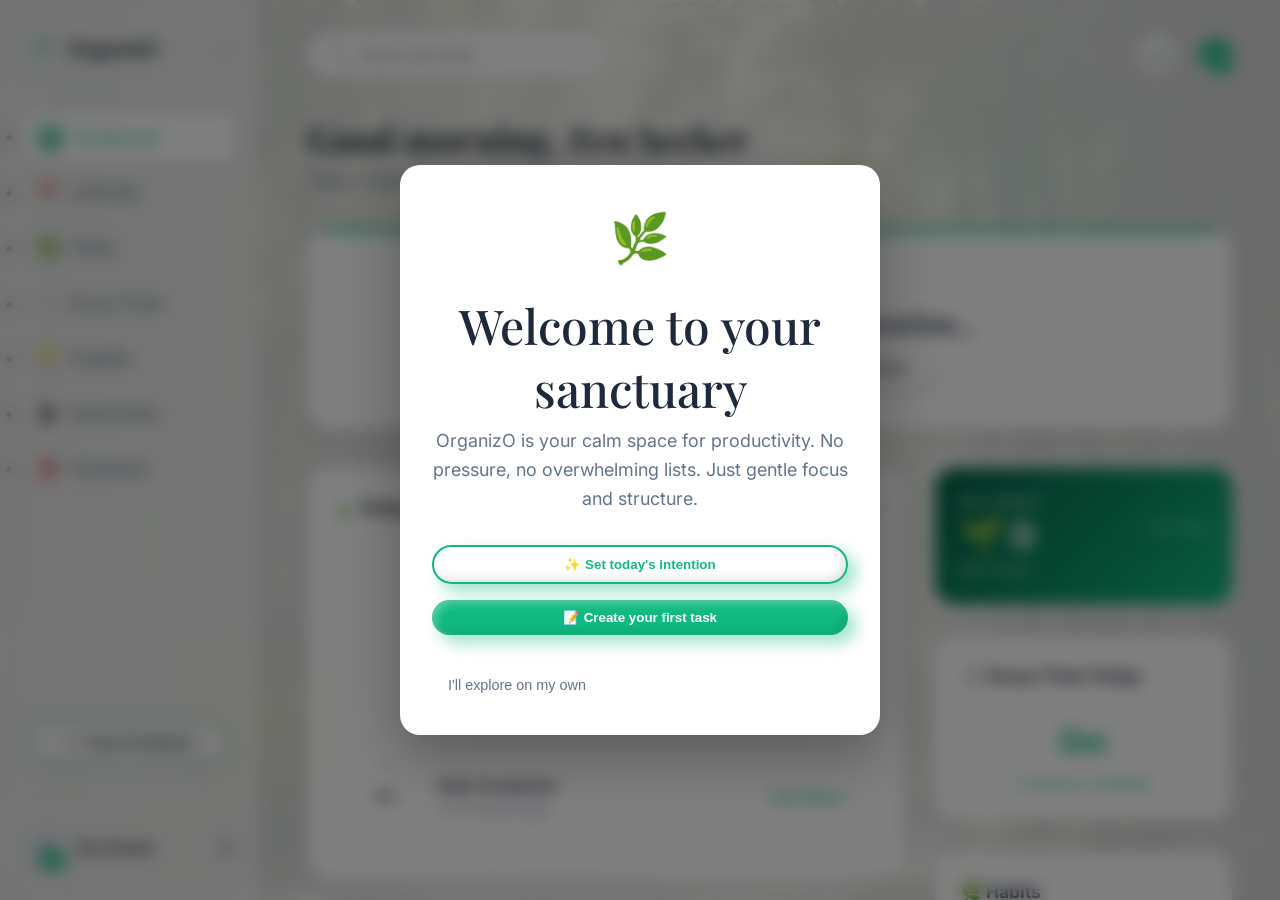
==== commit 34cedddd: "Finalizing OrganizO Pro: UI visibility fixes, calendar delete, and PWA polish" ====
--- a/app.html
+++ b/app.html
@@ -7,13 +7,13 @@
     <meta http-equiv="X-UA-Compatible" content="IE=edge">
     <meta name="referrer" content="strict-origin-when-cross-origin">
     <!-- PWA / Play Store -->
-    <link rel="manifest" href="/manifest.json">
+    <link rel="manifest" href="manifest.json">
     <meta name="theme-color" content="#10B981">
     <meta name="mobile-web-app-capable" content="yes">
     <meta name="apple-mobile-web-app-capable" content="yes">
     <meta name="apple-mobile-web-app-status-bar-style" content="default">
     <meta name="apple-mobile-web-app-title" content="OrganizO">
-    <link rel="apple-touch-icon" href="/images/icon-192.png">
+    <link rel="apple-touch-icon" href="images/icon-192.png">
     <title>OrganizO - Zen Dashboard</title>
     <link rel="stylesheet" href="css/styles.css">
     <link rel="stylesheet" href="css/responsive.css">
@@ -741,16 +741,41 @@
         @media (max-width: 768px) {
             .app-container { flex-direction: column; }
             .sidebar { display: none !important; }
-            .mobile-nav { display: flex; }
-            .main-content { padding: 1.5rem 1rem 5rem 1rem !important; }
-            .search-box { width: 100% !important; margin-bottom: 1rem; }
-            .top-nav { flex-direction: column; gap: 1rem; align-items: flex-start; }
-            .header-section h1, .dashboard-header h1 { font-size: 1.75rem !important; }
-            .dashboard-grid { grid-template-columns: 1fr !important; }
+            .mobile-nav { display: flex; padding-bottom: max(10px, env(safe-area-inset-bottom)); box-shadow: 0 -10px 40px rgba(0,0,0,0.1); }
+            .main-content { padding: 1.5rem 1.25rem 6.5rem 1.25rem !important; height: 100vh; overflow-y: auto; }
+            
+            /* Typography Fixes */
+            .header-section { margin-bottom: 1.5rem !important; }
+            .header-section h1, .dashboard-header h1 { font-size: 1.6rem !important; line-height: 1.25; margin-bottom: 0.25rem; }
+            .header-section p { font-size: 0.95rem; opacity: 0.9; }
+            
+            /* Components */
+            .search-box { 
+                width: 100% !important; 
+                margin-bottom: 0.5rem; 
+                background: rgba(255,255,255,0.7); 
+                backdrop-filter: blur(10px);
+            }
+            body.dark-mode .search-box { background: rgba(0,0,0,0.4) !important; }
+            
+            .top-nav { flex-direction: column; gap: 0.5rem; align-items: stretch; margin-bottom: 1.5rem; }
+            
+            .intention-card { padding: 1.5rem 1.25rem !important; margin-bottom: 1.5rem !important; }
+            .intention-text { font-size: 1.3rem !important; margin-bottom: 1.25rem !important; }
+            
+            .dashboard-grid { grid-template-columns: 1fr !important; gap: 1rem !important; }
+            
+            /* Buttons */
+            .btn-focus { width: 100%; text-align: center; justify-content: center; padding: 12px !important; }
+            .intention-card > div { flex-direction: column; gap: 0.75rem !important; width: 100%; }
+            
+            /* Calendar */
             .calendar-grid { gap: 5px !important; }
             .calendar-day-card { min-height: 50px !important; padding: 4px !important; }
             .day-num { font-size: 0.8rem !important; }
-            .intention-text { font-size: 1.25rem !important; }
+            
+            /* Cards */
+            .card { padding: 1.25rem !important; }
         }
     </style>
 </head>
@@ -788,9 +813,9 @@
                 </ul>
             </nav>
 
-            <div class="sidebar-feedback" style="margin-bottom: 1.5rem;">
+            <div class="sidebar-feedback" style="margin-bottom: 2rem; padding: 0 5px;">
                 <button class="btn-secondary"
-                    style="width: 100%; border-radius: 12px; font-weight: 500; display: flex; align-items: center; justify-content: center; gap: 8px; border: 1px dashed var(--accent-green); color: var(--accent-green); background: transparent; padding: 10px;"
+                    style="width: 100%; border-radius: 14px; font-weight: 600; font-size: 0.85rem; display: flex; align-items: center; justify-content: center; gap: 8px; border: 1.5px solid var(--accent-green); color: var(--accent-green); background: rgba(255,255,255,0.08); backdrop-filter: blur(5px); padding: 12px; transition: all 0.3s ease; box-shadow: 0 4px 15px rgba(0,0,0,0.05);"
                     onclick="window.organizoApp && window.organizoApp.showFeedbackModal()">
                     💌 Send Feedback
                 </button>
@@ -909,7 +934,7 @@
     <script>
         // Register Service Worker for PWA / Play Store support
         if ('serviceWorker' in navigator) {
-            navigator.serviceWorker.register('/sw.js')
+            navigator.serviceWorker.register('sw.js')
                 .then(reg => console.log('[OrganizO] SW registered:', reg.scope))
                 .catch(err => console.warn('[OrganizO] SW failed:', err));
         }
@@ -936,4 +961,4 @@
     </script>
 </body>
 
-</html>+</html>
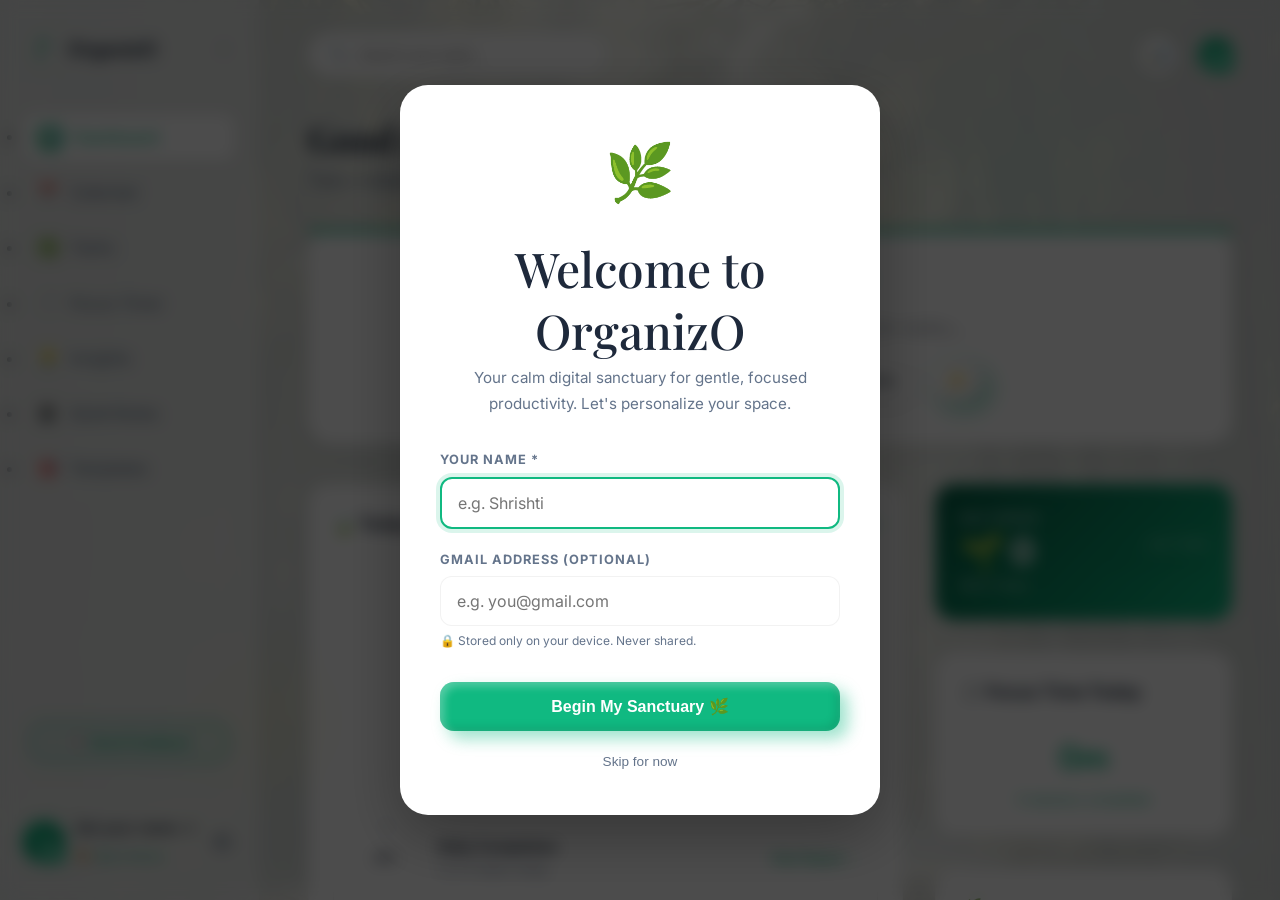
==== commit 8a412808: "Premium upgrades: Zen Soundscapes, Focus Mode backgrounds, Timer Glow, and Mobile FAB" ====
--- a/app.html
+++ b/app.html
@@ -141,6 +141,35 @@
         body.dark-mode #notes-area { color: #F1F5F9 !important; }
         body.dark-mode .mobile-nav { background: rgba(15, 23, 42, 0.95) !important; border-color: rgba(255,255,255,0.08) !important; }
 
+        /* Dark mode feedback button — must be clearly visible */
+        body.dark-mode #sidebar-feedback-btn {
+            background: rgba(16,185,129,0.18) !important;
+            color: var(--accent-green) !important;
+            border-color: var(--accent-green) !important;
+        }
+        body.dark-mode #sidebar-feedback-btn:hover {
+            background: rgba(16,185,129,0.3) !important;
+        }
+        /* Dark mode settings gear */
+        body.dark-mode #sidebar-settings-btn { color: #94A3B8 !important; }
+        /* Dark mode task meta tag */
+        body.dark-mode .tag-priority { background: rgba(255,255,255,0.06) !important; color: #CBD5E1 !important; }
+        body.dark-mode .tag-priority.high { background: rgba(239,68,68,0.15) !important; color: #FCA5A5 !important; }
+        /* Dark mode input/select inside modals */
+        body.dark-mode input[type="text"],
+        body.dark-mode input[type="email"],
+        body.dark-mode input[type="date"],
+        body.dark-mode select,
+        body.dark-mode textarea {
+            background: rgba(0,0,0,0.4) !important;
+            color: #F1F5F9 !important;
+            border-color: rgba(255,255,255,0.12) !important;
+        }
+        /* Deadline badge dark mode */
+        body.dark-mode .deadline-badge { background: rgba(239,68,68,0.2) !important; color: #FCA5A5 !important; }
+        body.dark-mode .due-soon-badge { background: rgba(245,158,11,0.2) !important; color: #FDE68A !important; }
+
+
         /* THEME BACKGROUNDS */
         body { --theme-bg-img: url('./images/bamboo-bg.png'); }
         body.theme-sakura { --theme-bg-img: url('./images/sakura.png'); }
@@ -538,10 +567,11 @@
             height: 120px;
             border: 1px solid var(--border-color);
             cursor: pointer;
-            transition: all 0.2s;
+            transition: all 0.2s ease;
             overflow: hidden;
             display: flex;
             flex-direction: column;
+            position: relative; /* needed for ::after hint */
         }
 
         .calendar-day-card.today {
@@ -813,27 +843,37 @@
                 </ul>
             </nav>
 
-            <div class="sidebar-feedback" style="margin-bottom: 2rem; padding: 0 5px;">
-                <button class="btn-secondary"
-                    style="width: 100%; border-radius: 14px; font-weight: 600; font-size: 0.85rem; display: flex; align-items: center; justify-content: center; gap: 8px; border: 1.5px solid var(--accent-green); color: var(--accent-green); background: rgba(255,255,255,0.08); backdrop-filter: blur(5px); padding: 12px; transition: all 0.3s ease; box-shadow: 0 4px 15px rgba(0,0,0,0.05);"
+            <div class="sidebar-feedback" style="margin-bottom: 1.25rem; padding: 0 5px;">
+                <button id="sidebar-feedback-btn"
+                    style="width: 100%; border-radius: 14px; font-weight: 600; font-size: 0.85rem; display: flex; align-items: center; justify-content: center; gap: 8px; border: 1.5px solid var(--accent-green); color: var(--accent-green); background: rgba(16,185,129,0.08); padding: 12px; transition: all 0.3s ease; cursor: pointer;"
                     onclick="window.organizoApp && window.organizoApp.showFeedbackModal()">
                     💌 Send Feedback
                 </button>
             </div>
 
-            <div class="sidebar-user profile-edit-trigger"
-                onclick="window.organizoApp && window.organizoApp.showProfileModal()" style="cursor: pointer;">
-                <div class="user-avatar">JS</div>
-                <div class="user-info">
-                    <span class="user-name">Zen Seeker</span>
+            <div class="sidebar-user" style="cursor: default;">
+                <!-- Avatar: click for COLOR PALETTE -->
+                <div class="user-avatar profile-edit-trigger"
+                    onclick="window.organizoApp && window.organizoApp.showColorPalette()"
+                    style="background: linear-gradient(135deg, #10B981, #059669); color: white; font-weight: 700; cursor: pointer; position: relative;"
+                    title="🎨 Change theme color">
                 </div>
-                <svg class="sidebar-cog" style="margin-left: auto; width: 18px; height: 18px; opacity: 0.4;" viewBox="0 0 24 24" fill="none"
-                    stroke="currentColor" stroke-width="2" stroke-linecap="round" stroke-linejoin="round">
-                    <circle cx="12" cy="12" r="3"></circle>
-                    <path
-                        d="M19.4 15a1.65 1.65 0 0 0 .33 1.82l.06.06a2 2 0 0 1-2.83 2.83l-.06-.06a1.65 1.65 0 0 0-1.82-.33 1.65 1.65 0 0 0-1 1.51V21a2 2 0 0 1-4 0v-.09A1.65 1.65 0 0 0 9 19.4a1.65 1.65 0 0 0-1.82.33l-.06.06a2 2 0 0 1-2.83-2.83l.06-.06A1.65 1.65 0 0 0 4.68 15a1.65 1.65 0 0 0-1.51-1H3a2 2 0 0 1 0-4h.09A1.65 1.65 0 0 0 4.6 9a1.65 1.65 0 0 0-.33-1.82l-.06-.06a2 2 0 0 1 2.83-2.83l.06.06A1.65 1.65 0 0 0 9 4.68a1.65 1.65 0 0 0 1-1.51V3a2 2 0 0 1 4 0v.09a1.65 1.65 0 0 0 1 1.51 1.65 1.65 0 0 0 1.82-.33l.06-.06a2 2 0 0 1 2.83 2.83l-.06.06A1.65 1.65 0 0 0 19.4 9a1.65 1.65 0 0 0 1.51 1H21a2 2 0 0 1 0 4h-.09a1.65 1.65 0 0 0-1.51 1z">
-                    </path>
-                </svg>
+                <div class="user-info" style="flex: 1; min-width: 0;">
+                    <span class="user-name" style="display: block; overflow: hidden; text-overflow: ellipsis; white-space: nowrap;">Loading...</span>
+                    <span style="font-size: 0.7rem; color: var(--accent-green); font-weight: 600; opacity: 0.8;">🎨 Tap to theme</span>
+                </div>
+                <!-- Gear icon: click for SETTINGS -->
+                <button id="sidebar-settings-btn"
+                    onclick="window.organizoApp && window.organizoApp.showSettingsModal()"
+                    title="Settings"
+                    style="background: none; border: none; cursor: pointer; color: var(--text-muted); padding: 4px; border-radius: 8px; display: flex; align-items: center; transition: all 0.2s; flex-shrink: 0;"
+                    onmouseover="this.style.color='var(--accent-green)'; this.style.background='rgba(16,185,129,0.1)';"
+                    onmouseout="this.style.color='var(--text-muted)'; this.style.background='none';">
+                    <svg width="18" height="18" viewBox="0 0 24 24" fill="none" stroke="currentColor" stroke-width="2" stroke-linecap="round" stroke-linejoin="round">
+                        <circle cx="12" cy="12" r="3"></circle>
+                        <path d="M19.4 15a1.65 1.65 0 0 0 .33 1.82l.06.06a2 2 0 0 1-2.83 2.83l-.06-.06a1.65 1.65 0 0 0-1.82-.33 1.65 1.65 0 0 0-1 1.51V21a2 2 0 0 1-4 0v-.09A1.65 1.65 0 0 0 9 19.4a1.65 1.65 0 0 0-1.82.33l-.06.06a2 2 0 0 1-2.83-2.83l.06-.06A1.65 1.65 0 0 0 4.68 15a1.65 1.65 0 0 0-1.51-1H3a2 2 0 0 1 0-4h.09A1.65 1.65 0 0 0 4.6 9a1.65 1.65 0 0 0-.33-1.82l-.06-.06a2 2 0 0 1 2.83-2.83l.06.06A1.65 1.65 0 0 0 9 4.68a1.65 1.65 0 0 0 1-1.51V3a2 2 0 0 1 4 0v.09a1.65 1.65 0 0 0 1 1.51 1.65 1.65 0 0 0 1.82-.33l.06-.06a2 2 0 0 1 2.83 2.83l-.06.06A1.65 1.65 0 0 0 19.4 9a1.65 1.65 0 0 0 1.51 1H21a2 2 0 0 1 0 4h-.09a1.65 1.65 0 0 0-1.51 1z"></path>
+                    </svg>
+                </button>
             </div>
         </aside>
 
@@ -845,17 +885,17 @@
                     <input type="text" placeholder="Find sanctuary in your tasks...">
                 </div>
                 <div class="top-actions">
-                    <button class="icon-btn" title="Coming Soon: Dark Mode"
-                        onclick="alert('🌙 Dark Mode is coming in the next update! Stay tuned.')">🌙</button>
+                    <button class="icon-btn" title="Toggle Night Mode"
+                        onclick="window.organizoApp && window.organizoApp.toggleDarkMode()">🌙</button>
                     <div class="user-avatar profile-edit-trigger"
                         style="width: 32px; height: 32px; font-size: 0.8rem; cursor: pointer;"
-                        onclick="app.showProfileModal()">JS</div>
+                        onclick="window.organizoApp && window.organizoApp.showProfileModal()">JS</div>
                 </div>
             </nav>
 
             <header class="header-section">
-                <h1 id="greeting">Good morning, Zen Seeker</h1>
-                <p>Take a deep breath. It's <span id="current-date">Monday, Oct 23rd</span>.</p>
+                <h1 id="greeting">Good morning, Friend ☀️</h1>
+                <p>Take a deep breath. It's <span id="current-date">today</span>.</p>
             </header>
 
             <!-- Daily Intention -->
@@ -905,6 +945,34 @@
         </a>
     </nav>
 
+    <!-- 🌿 FLOATING ACTION BUTTON (FAB) - Quick Add Task -->
+    <button id="fab-add-task"
+        onclick="window.organizoApp && window.organizoApp.showAddTaskModal()"
+        title="Quick add task"
+        style="
+            position: fixed;
+            bottom: 90px;
+            right: 20px;
+            width: 58px;
+            height: 58px;
+            border-radius: 50%;
+            background: linear-gradient(135deg, #10B981, #059669);
+            color: white;
+            border: none;
+            font-size: 1.6rem;
+            cursor: pointer;
+            box-shadow: 0 8px 25px rgba(16,185,129,0.45), 0 2px 8px rgba(0,0,0,0.15);
+            display: none;
+            align-items: center;
+            justify-content: center;
+            z-index: 500;
+            transition: all 0.3s cubic-bezier(0.34,1.56,0.64,1);
+        "
+        onmouseover="this.style.transform='scale(1.12)'"
+        onmouseout="this.style.transform='scale(1)'">
+        +
+    </button>
+
     <style>
         .zen-loader {
             font-size: 3rem;
@@ -913,21 +981,73 @@
         }
 
         @keyframes pulse {
-            0% {
-                opacity: 0.4;
-                transform: scale(0.95);
-            }
-
-            50% {
-                opacity: 1;
-                transform: scale(1.05);
-            }
-
-            100% {
-                opacity: 0.4;
-                transform: scale(0.95);
-            }
-        }
+            0% { opacity: 0.4; transform: scale(0.95); }
+            50% { opacity: 1; transform: scale(1.05); }
+            100% { opacity: 0.4; transform: scale(0.95); }
+        }
+
+        @keyframes slideUp {
+            from { opacity: 0; transform: translateX(-50%) translateY(20px); }
+            to   { opacity: 1; transform: translateX(-50%) translateY(0); }
+        }
+
+        @keyframes slideDown {
+            from { opacity: 0; transform: translateX(-50%) translateY(-20px); }
+            to   { opacity: 1; transform: translateX(-50%) translateY(0); }
+        }
+
+        /* Generic slide up for non-centered elements */
+        @keyframes slideUpSimple {
+            from { opacity: 0; transform: translateY(12px); }
+            to   { opacity: 1; transform: translateY(0); }
+        }
+
+        /* Task entrance animation */
+        @keyframes fadeInTask {
+            from { opacity: 0; transform: translateX(-8px); }
+            to   { opacity: 1; transform: translateX(0); }
+        }
+
+        /* Color palette swatch hover */
+        .theme-swatch:hover { transform: translateY(-4px) scale(1.04) !important; }
+        .theme-swatch { transition: all 0.25s cubic-bezier(0.34,1.56,0.64,1) !important; }
+
+        /* Avatar tooltip hint */
+        .user-avatar.profile-edit-trigger {
+            animation: avatarPulse 3s ease-in-out infinite;
+        }
+        @keyframes avatarPulse {
+            0%, 100% { box-shadow: 0 0 0 3px rgba(16,185,129,0.3), 0 0 0 6px rgba(16,185,129,0.1); }
+            50% { box-shadow: 0 0 0 4px rgba(16,185,129,0.5), 0 0 0 8px rgba(16,185,129,0.15); }
+        }
+
+        /* Sidebar user section */
+        .sidebar-user { position: relative; }
+
+
+        /* Calendar interactive day hover */
+        .calendar-day-card:not(.empty-day):hover {
+            transform: translateY(-2px);
+            box-shadow: 0 8px 25px rgba(0,0,0,0.12);
+            border-color: var(--accent-green) !important;
+        }
+        .calendar-day-card:not(.empty-day):hover .day-num {
+            color: var(--accent-green) !important;
+        }
+        .calendar-day-card:after {
+            content: '+ Event';
+            position: absolute;
+            bottom: 4px;
+            right: 6px;
+            font-size: 0.55rem;
+            color: var(--accent-green);
+            opacity: 0;
+            transition: opacity 0.2s;
+            font-weight: 700;
+            text-transform: uppercase;
+            letter-spacing: 0.5px;
+        }
+        .calendar-day-card:not(.empty-day):hover::after { opacity: 0.7; }
     </style>
 
     <script src="js/app.js"></script>
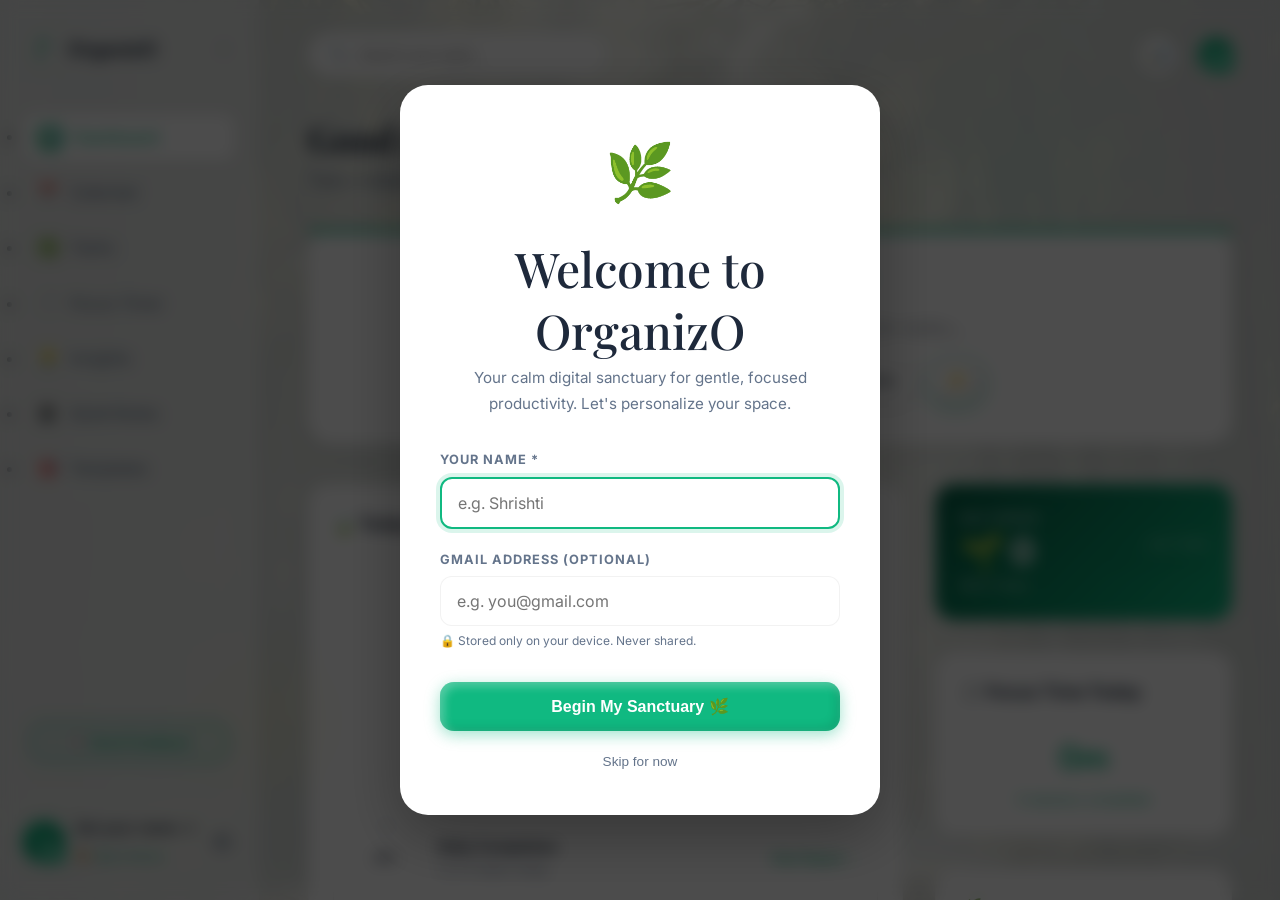
==== commit 41c7b3e0: "Final Play Store release polish" ====
--- a/app.html
+++ b/app.html
@@ -201,6 +201,26 @@
         body.dark-mode .info-box { background: rgba(255, 255, 255, 0.05); color: white; }
         body.dark-mode .info-box div { color: #E2E8F0; }
 
+        .dynamic-bg {
+            background-size: cover !important;
+            background-repeat: no-repeat !important;
+            background-position: center !important;
+            transition: background-image 1.5s ease;
+        }
+
+        /* Zen Mode Enhancements */
+        body.zen-mode-active .sidebar,
+        body.zen-mode-active .mobile-nav,
+        body.zen-mode-active header {
+            display: none !important;
+        }
+        body.zen-mode-active .main-content {
+            border-radius: 0 !important;
+            margin: 0 !important;
+            padding: 0 !important;
+            height: 100vh !important;
+        }
+
         .app-container {
             display: flex;
             height: 100vh;
@@ -502,27 +522,58 @@
             max-width: 600px;
             margin-left: auto;
             margin-right: auto;
-        }
-
-        .btn-focus {
+        }        .btn-focus {
             background: var(--accent-green);
             color: white;
             border: none;
             padding: 10px 24px;
             border-radius: 50px;
-            font-weight: 600;
             cursor: pointer;
+            font-weight: 700;
+            transition: all 0.3s cubic-bezier(0.4, 0, 0.2, 1);
+            box-shadow: 0 4px 15px var(--accent-green-glow),
+                        inset 4px 4px 10px rgba(255, 255, 255, 0.3),
+                        inset -4px -4px 10px rgba(0, 0, 0, 0.1);
+            backdrop-filter: blur(8px);
+        }
+
+        .btn-focus:hover {
+            transform: translateY(-2px);
+            box-shadow: 0 8px 25px var(--accent-green-glow),
+                        inset 6px 6px 12px rgba(255, 255, 255, 0.4),
+                        inset -6px -6px 12px rgba(0, 0, 0, 0.15);
+        }
+
+        .glass-panel {
+            background: rgba(255, 255, 255, 0.1);
+            backdrop-filter: blur(16px);
+            -webkit-backdrop-filter: blur(16px);
+            border: 1px solid rgba(255, 255, 255, 0.2);
+            box-shadow: 0 8px 32px rgba(0, 0, 0, 0.05);
+        }
+        
+        body.dark-mode .glass-panel {
+            background: rgba(15, 23, 42, 0.4);
+            border: 1px solid rgba(255, 255, 255, 0.05);
+        }
+
+        .clay-btn {
+            background: var(--card-bg);
+            border-radius: 24px;
+            box-shadow: 0 4px 10px rgba(0,0,0,0.05),
+                        inset 4px 4px 8px rgba(255,255,255,0.4),
+                        inset -4px -4px 8px rgba(0,0,0,0.05);
             transition: all 0.3s;
-            box-shadow: 8px 8px 16px var(--accent-green-glow),
-                inset 4px 4px 8px rgba(255, 255, 255, 0.3),
-                inset -4px -4px 8px rgba(0, 0, 0, 0.1);
-        }
-
-        .btn-focus:hover {
-            transform: scale(1.05);
-            box-shadow: 12px 12px 20px var(--accent-green-glow),
-                inset 6px 6px 12px rgba(255, 255, 255, 0.4),
-                inset -6px -6px 12px rgba(0, 0, 0, 0.15);
+            border: 1px solid var(--border-color);
+        }
+        body.dark-mode .clay-btn {
+            box-shadow: 0 4px 10px rgba(0,0,0,0.2),
+                        inset 4px 4px 8px rgba(255,255,255,0.05),
+                        inset -4px -4px 8px rgba(0,0,0,0.3);
+        }
+        .clay-btn:active {
+            transform: scale(0.98);
+            box-shadow: inset 6px 6px 10px rgba(0,0,0,0.1), inset -6px -6px 10px rgba(255,255,255,0.1);
         }
 
         .btn-secondary {
